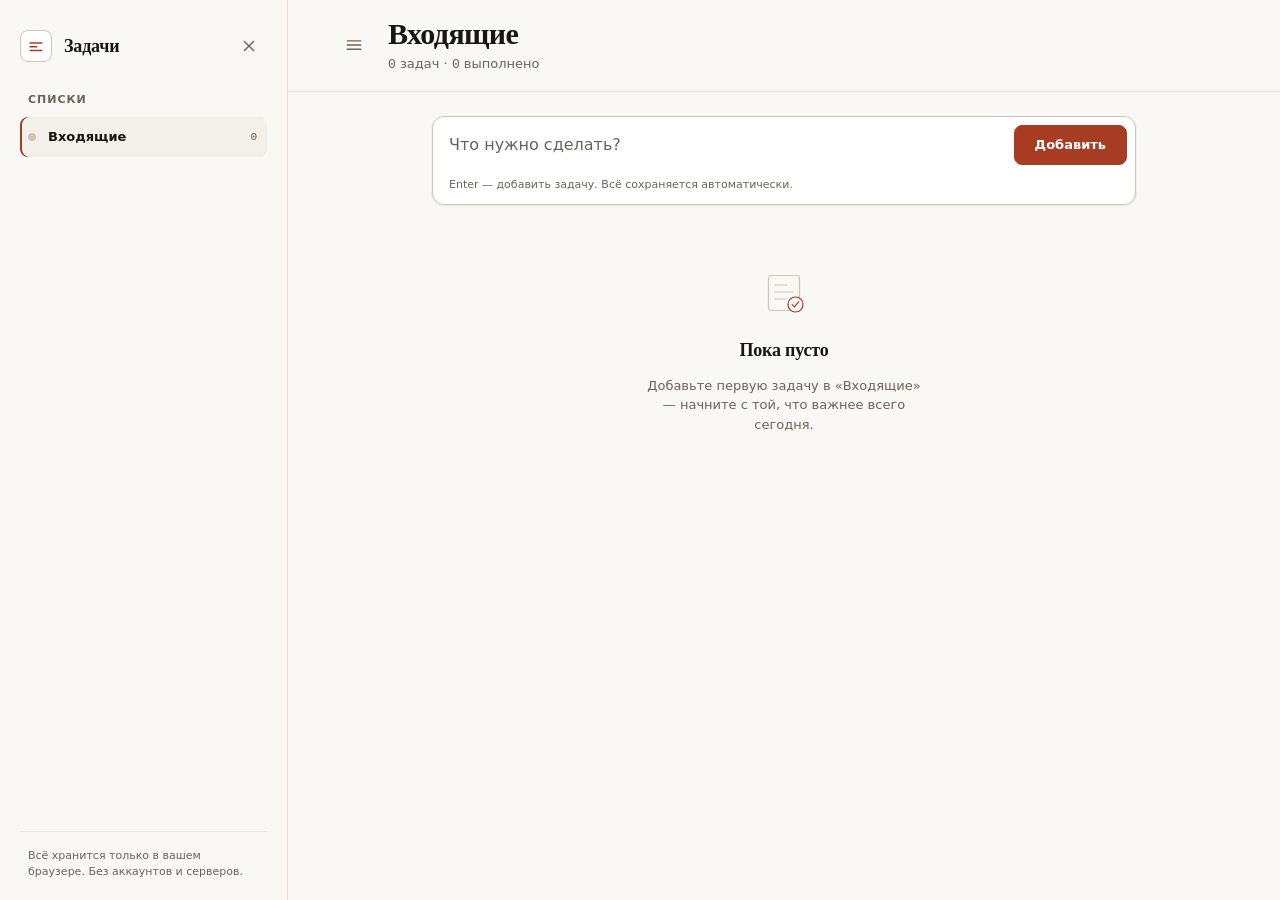
==== index.html @ d5071059 "Этап 1: каркас, дизайн-токены и обязательные функции списка" ====
<!DOCTYPE html>
<html lang="ru" data-theme="light">
  <head>
    <meta charset="utf-8" />
    <meta name="viewport" content="width=device-width, initial-scale=1, viewport-fit=cover" />
    <title>Задачи — список дел</title>
    <meta name="description" content="Минималистичный список задач: работает офлайн, хранит данные только в вашем браузере." />
    <meta name="color-scheme" content="light dark" />
    <meta name="theme-color" content="#faf8f5" media="(prefers-color-scheme: light)" />
    <meta name="theme-color" content="#141210" media="(prefers-color-scheme: dark)" />
    <link rel="icon" href="assets/icon.svg" type="image/svg+xml" />

    <!-- Тема ставится до отрисовки, чтобы светлая страница не мигала в тёмной теме. -->
    <script>
      (function () {
        try {
          var mode = localStorage.getItem('todo-app:theme') || 'system';
          var dark = mode === 'dark' || (mode === 'system' && window.matchMedia('(prefers-color-scheme: dark)').matches);
          document.documentElement.dataset.theme = dark ? 'dark' : 'light';
          document.documentElement.style.colorScheme = dark ? 'dark' : 'light';
        } catch (error) {
          /* localStorage недоступен — останется светлая тема по умолчанию */
        }
      })();
    </script>

    <link rel="stylesheet" href="css/tokens.css" />
    <link rel="stylesheet" href="css/base.css" />
    <link rel="stylesheet" href="css/components.css" />

    <script defer src="js/util.js"></script>
    <script defer src="js/icons.js"></script>
    <script defer src="js/schema.js"></script>
    <script defer src="js/storage.js"></script>
    <script defer src="js/selectors.js"></script>
    <script defer src="js/state.js"></script>
    <script defer src="js/ui.js"></script>
    <script defer src="js/render.js"></script>
    <script defer src="js/app.js"></script>
  </head>
  <body>
    <a class="skip-link" href="#main">Перейти к задачам</a>

    <div class="app" id="app">
      <aside class="sidebar" id="sidebar" aria-label="Списки задач">
        <div class="sidebar__head">
          <div class="brand">
            <span class="brand__mark" aria-hidden="true">
              <svg viewBox="0 0 24 24" width="18" height="18" fill="none" stroke="currentColor" stroke-width="1.7" stroke-linecap="round">
                <path d="M4 8h16M4 13h9M4 18h16" />
              </svg>
            </span>
            <span class="brand__name">Задачи</span>
          </div>
          <button class="icon-btn sidebar__close" id="sidebarClose" type="button" aria-label="Закрыть меню">
            <svg viewBox="0 0 24 24" width="20" height="20" fill="none" stroke="currentColor" stroke-width="1.7" stroke-linecap="round">
              <path d="M6.5 6.5 17.5 17.5M17.5 6.5 6.5 17.5" />
            </svg>
          </button>
        </div>

        <nav class="nav" aria-label="Проекты">
          <p class="nav__label" id="listsLabel">Списки</p>
          <ul class="nav__list" id="listNav" aria-labelledby="listsLabel"></ul>
        </nav>

        <div class="sidebar__foot">
          <p class="sidebar__note">Всё хранится только в вашем браузере. Без аккаунтов и серверов.</p>
        </div>
      </aside>

      <div class="scrim" id="scrim" hidden></div>

      <main class="main" id="main" tabindex="-1">
        <header class="topbar">
          <button class="icon-btn menu-btn" id="menuBtn" type="button" aria-label="Открыть меню" aria-expanded="false" aria-controls="sidebar">
            <svg viewBox="0 0 24 24" width="20" height="20" fill="none" stroke="currentColor" stroke-width="1.7" stroke-linecap="round">
              <path d="M4 7h16M4 12h16M4 17h16" />
            </svg>
          </button>
          <div class="topbar__title">
            <h1 class="page-title" id="pageTitle">Входящие</h1>
            <p class="page-subtitle">
              <span class="num" id="statTotal">0</span> <span id="statTotalWord">задач</span> ·
              <span class="num" id="statDone">0</span> выполнено
            </p>
          </div>
        </header>

        <div class="content">
          <form class="composer" id="composer" autocomplete="off" novalidate>
            <label class="sr-only" for="taskInput">Новая задача</label>
            <input
              class="composer__input"
              id="taskInput"
              name="title"
              type="text"
              maxlength="200"
              placeholder="Что нужно сделать?"
              autocomplete="off"
              enterkeyhint="done"
            />
            <button class="btn btn--primary composer__submit" type="submit">Добавить</button>
            <p class="composer__hint">Enter — добавить задачу. Всё сохраняется автоматически.</p>
          </form>

          <ul class="task-list" id="taskList" aria-label="Задачи"></ul>

          <div class="empty" id="emptyState">
            <div class="empty__art" aria-hidden="true">
              <svg viewBox="0 0 48 48" width="52" height="52" fill="none" stroke="currentColor" stroke-width="1.2" stroke-linecap="round">
                <rect x="8.5" y="6.5" width="31" height="35" rx="3" />
                <path d="M15 16h12M15 23h18M15 30h10" />
                <circle cx="35.5" cy="35.5" r="7.5" fill="var(--bg)" stroke="var(--accent)" />
                <path d="m32.2 35.6 2.2 2.2 4.2-5" stroke="var(--accent)" stroke-linejoin="round" />
              </svg>
            </div>
            <h2 class="empty__title" id="emptyTitle">Пока пусто</h2>
            <p class="empty__text" id="emptyText">Добавьте первую задачу — начните с той, что важнее всего сегодня.</p>
          </div>
        </div>
      </main>
    </div>

    <div class="toasts" id="toasts" role="region" aria-label="Уведомления"></div>
    <p class="sr-only" id="live" role="status" aria-live="polite"></p>

    <noscript>
      <p class="noscript">Для работы списка задач нужен JavaScript. Обычно он включён в браузере по умолчанию.</p>
    </noscript>
  </body>
</html>
---- css/tokens.css ----
/* Дизайн-токены: единственный источник значений для цвета, ритма и движения.
   Тема переключается атрибутом data-theme на <html> (его ставит inline-скрипт до отрисовки). */

:root {
  color-scheme: light;

  /* Типографика: только системные шрифты, поэтому загрузка не влияет на старт. */
  --font-sans: ui-sans-serif, system-ui, -apple-system, "Segoe UI", "Helvetica Neue", Arial, sans-serif;
  --font-serif: ui-serif, "Iowan Old Style", "Palatino Linotype", Palatino, "Book Antiqua", Georgia, "Times New Roman", serif;
  --font-mono: ui-monospace, "SF Mono", "Cascadia Mono", "JetBrains Mono", Menlo, Consolas, "Liberation Mono", monospace;

  --fs-xs: 0.6875rem;
  --fs-sm: 0.8125rem;
  --fs-base: 0.9375rem;
  --fs-md: 1rem;
  --fs-lg: 1.125rem;
  --fs-xl: clamp(1.5rem, 1.15rem + 1.1vw, 1.875rem);
  --fs-2xl: clamp(1.75rem, 1.3rem + 2vw, 2.5rem);

  --lh-tight: 1.2;
  --lh-base: 1.5;
  --tracking-caps: 0.09em;

  /* Ритм: шаг 4px, чтобы всё выравнивалось по вертикальной сетке. */
  --sp-1: 0.25rem;
  --sp-2: 0.5rem;
  --sp-3: 0.75rem;
  --sp-4: 1rem;
  --sp-5: 1.25rem;
  --sp-6: 1.5rem;
  --sp-7: 2rem;
  --sp-8: 2.5rem;
  --sp-9: 3rem;
  --sp-10: 4rem;
  --sp-12: 6rem;

  --r-xs: 4px;
  --r-sm: 8px;
  --r-md: 12px;
  --r-lg: 16px;
  --r-full: 999px;

  --tap: 44px;
  --sidebar-w: 288px;
  --measure: 800px;

  /* Светлая палитра: тёплая бумага и один терракотовый акцент. */
  --bg: #faf8f5;
  --surface: #ffffff;
  --surface-2: #f3efe9;
  --surface-hover: #f5f1eb;
  --surface-pressed: #ede7df;
  --ink: #191512;
  --ink-2: #463d35;
  --muted: #6e6157;
  --line: #e5ded4;
  --line-soft: #efe9e1;
  --line-strong: #cfc4b6;
  --accent: #a83c22;
  --accent-hover: #8d3018;
  --accent-soft: #f7e8e2;
  --accent-ink: #ffffff;
  --danger: #9e2418;
  --danger-soft: #f8e5e2;
  --warn: #7a5200;
  --warn-soft: #fbf0d9;
  --ok: #1f5d52;
  --ok-soft: #e3efe9;
  --prio-high: #a3241b;
  --prio-medium: #8a5a00;
  --prio-low: #24574d;
  --scrim: rgb(25 21 18 / 0.38);
  --focus-ring: rgb(168 60 34 / 0.35);
  --shadow-1: 0 1px 2px rgb(25 21 18 / 0.05), 0 1px 3px rgb(25 21 18 / 0.04);
  --shadow-2: 0 16px 40px -20px rgb(25 21 18 / 0.4), 0 2px 8px rgb(25 21 18 / 0.06);

  --t-fast: 120ms;
  --t-base: 180ms;
  --t-slow: 280ms;
  --ease: cubic-bezier(0.2, 0.7, 0.3, 1);

  --z-scrim: 40;
  --z-drawer: 50;
  --z-celebration: 60;
  --z-toast: 70;
}

[data-theme="dark"] {
  color-scheme: dark;

  --bg: #141210;
  --surface: #1b1815;
  --surface-2: #221e1a;
  --surface-hover: #221e1a;
  --surface-pressed: #2a2521;
  --ink: #f3ede6;
  --ink-2: #d8cfc5;
  --muted: #a2968a;
  --line: #332c26;
  --line-soft: #28231f;
  --line-strong: #4a4038;
  --accent: #f0794f;
  --accent-hover: #ff9468;
  --accent-soft: #2e1c14;
  --accent-ink: #1a0f0a;
  --danger: #ff8a7a;
  --danger-soft: #2c1714;
  --warn: #e8b45e;
  --warn-soft: #2a2114;
  --ok: #7fc4b4;
  --ok-soft: #17251f;
  --prio-high: #ff8a7a;
  --prio-medium: #e8b45e;
  --prio-low: #7fc4b4;
  --scrim: rgb(0 0 0 / 0.6);
  --focus-ring: rgb(240 121 79 / 0.45);
  --shadow-1: 0 1px 2px rgb(0 0 0 / 0.4);
  --shadow-2: 0 18px 44px -22px rgb(0 0 0 / 0.8), 0 2px 10px rgb(0 0 0 / 0.5);
}
---- css/base.css ----
/* База: сброс, типографика и каркас страницы (боковая панель + рабочая область). */

*,
*::before,
*::after {
  box-sizing: border-box;
}

html {
  -webkit-text-size-adjust: 100%;
  text-size-adjust: 100%;
}

/* Атрибут hidden должен побеждать display у компонентов. */
[hidden] {
  display: none !important;
}

body {
  margin: 0;
  min-height: 100vh;
  min-height: 100dvh;
  background: var(--bg);
  color: var(--ink);
  font-family: var(--font-sans);
  font-size: var(--fs-base);
  line-height: var(--lh-base);
  -webkit-font-smoothing: antialiased;
  text-rendering: optimizeLegibility;
}

h1,
h2,
h3,
p,
ul,
ol,
figure {
  margin: 0;
}

ul,
ol {
  padding: 0;
  list-style: none;
}

button,
input,
select,
textarea {
  font: inherit;
  color: inherit;
}

button {
  padding: 0;
  border: 0;
  background: none;
  cursor: pointer;
}

button:disabled {
  cursor: not-allowed;
}

svg {
  display: block;
  flex: none;
}

a {
  color: var(--accent);
  text-decoration-thickness: 1px;
  text-underline-offset: 2px;
}

::selection {
  background: var(--accent-soft);
  color: var(--ink);
}

/* Видимый фокус только там, где он нужен клавиатуре. */
:focus-visible {
  outline: 2px solid var(--accent);
  outline-offset: 2px;
  border-radius: var(--r-xs);
}

:focus:not(:focus-visible) {
  outline: none;
}

.sr-only {
  position: absolute;
  width: 1px;
  height: 1px;
  margin: -1px;
  padding: 0;
  overflow: hidden;
  clip: rect(0 0 0 0);
  clip-path: inset(50%);
  white-space: nowrap;
  border: 0;
}

.skip-link {
  position: fixed;
  top: var(--sp-3);
  left: var(--sp-3);
  z-index: 100;
  padding: var(--sp-2) var(--sp-4);
  border-radius: var(--r-sm);
  background: var(--ink);
  color: var(--bg);
  font-size: var(--fs-sm);
  text-decoration: none;
  transform: translateY(-200%);
  transition: transform var(--t-fast) var(--ease);
}

.skip-link:focus-visible {
  transform: translateY(0);
}

.app {
  display: grid;
  grid-template-columns: var(--sidebar-w) minmax(0, 1fr);
  min-height: 100vh;
  min-height: 100dvh;
}

/* Затемнение под мобильным меню: клик по нему закрывает панель. */
.scrim {
  position: fixed;
  inset: 0;
  z-index: var(--z-scrim);
  background: var(--scrim);
  animation: scrim-in var(--t-base) var(--ease);
}

body.is-locked {
  overflow: hidden;
}

@keyframes scrim-in {
  from {
    opacity: 0;
  }
}

.noscript {
  margin: var(--sp-6) auto;
  max-width: 44ch;
  padding: var(--sp-4);
  border: 1px solid var(--line-strong);
  border-radius: var(--r-sm);
  background: var(--surface);
  color: var(--ink-2);
  text-align: center;
}

/* ——— Боковая панель ——— */

.sidebar {
  position: sticky;
  top: 0;
  display: flex;
  flex-direction: column;
  gap: var(--sp-6);
  height: 100vh;
  height: 100dvh;
  padding: var(--sp-6) var(--sp-5) var(--sp-5);
  border-right: 1px solid var(--line);
  background: var(--bg);
  overflow-y: auto;
  overscroll-behavior: contain;
}

.sidebar__head {
  display: flex;
  align-items: center;
  justify-content: space-between;
  gap: var(--sp-3);
  min-height: var(--tap);
}

.sidebar__close {
  display: none;
}

.brand {
  display: flex;
  align-items: center;
  gap: var(--sp-3);
  min-width: 0;
}

.brand__mark {
  display: grid;
  place-items: center;
  width: 32px;
  height: 32px;
  border: 1px solid var(--line-strong);
  border-radius: var(--r-sm);
  color: var(--accent);
  background: var(--surface);
}

.brand__name {
  font-family: var(--font-serif);
  font-size: var(--fs-lg);
  font-weight: 600;
  letter-spacing: -0.01em;
}

.nav {
  display: flex;
  flex-direction: column;
  gap: var(--sp-2);
  min-height: 0;
}

.nav__label {
  padding-inline: var(--sp-2);
  color: var(--muted);
  font-size: var(--fs-xs);
  font-weight: 600;
  letter-spacing: var(--tracking-caps);
  text-transform: uppercase;
}

.nav__list {
  display: flex;
  flex-direction: column;
  gap: 2px;
}

.nav__add {
  display: flex;
  align-items: center;
  gap: var(--sp-2);
  min-height: var(--tap);
  padding: var(--sp-2);
  border-radius: var(--r-sm);
  color: var(--muted);
  font-size: var(--fs-sm);
  text-align: left;
}

.nav__add:hover {
  background: var(--surface-hover);
  color: var(--ink);
}

.sidebar__foot {
  display: flex;
  flex-direction: column;
  gap: var(--sp-1);
  margin-top: auto;
  padding-top: var(--sp-4);
  border-top: 1px solid var(--line-soft);
}

.sidebar__note {
  padding-inline: var(--sp-2);
  color: var(--muted);
  font-size: var(--fs-xs);
  line-height: 1.45;
}

.sidebar__foot .link-btn {
  min-height: 40px;
  justify-content: flex-start;
  gap: var(--sp-3);
  padding: var(--sp-2);
  color: var(--muted);
  font-size: var(--fs-sm);
}

.sidebar__foot .link-btn:hover {
  background: var(--surface-hover);
  color: var(--ink);
}

/* ——— Рабочая область ——— */

.main {
  min-width: 0;
  display: flex;
  flex-direction: column;
}

.topbar {
  position: sticky;
  top: 0;
  z-index: 10;
  display: flex;
  align-items: center;
  gap: var(--sp-4);
  padding: var(--sp-4) clamp(var(--sp-4), 4vw, var(--sp-9));
  border-bottom: 1px solid var(--line);
  background: var(--bg);
}

.topbar__title {
  min-width: 0;
  flex: 1;
}

.page-title {
  font-family: var(--font-serif);
  font-size: var(--fs-xl);
  font-weight: 600;
  line-height: var(--lh-tight);
  letter-spacing: -0.02em;
  overflow-wrap: anywhere;
}

.page-subtitle {
  margin-top: 2px;
  color: var(--muted);
  font-size: var(--fs-sm);
}

.topbar__tools {
  display: flex;
  align-items: center;
  gap: var(--sp-2);
}

.menu-btn {
  display: none;
}

.content {
  width: 100%;
  max-width: var(--measure);
  margin-inline: auto;
  padding: var(--sp-6) clamp(var(--sp-4), 4vw, var(--sp-9)) var(--sp-12);
}

@media (max-width: 900px) {
  .app {
    grid-template-columns: minmax(0, 1fr);
  }

  .sidebar {
    position: fixed;
    inset: 0 auto 0 0;
    z-index: var(--z-drawer);
    width: min(86vw, var(--sidebar-w));
    padding-top: calc(var(--sp-4) + env(safe-area-inset-top));
    padding-bottom: calc(var(--sp-4) + env(safe-area-inset-bottom));
    border-right: 1px solid var(--line);
    box-shadow: var(--shadow-2);
    transform: translateX(-102%);
    visibility: hidden;
    transition: transform var(--t-slow) var(--ease), visibility var(--t-slow);
  }

  .sidebar__close,
  .menu-btn {
    display: inline-flex;
  }

  .app.is-nav-open .sidebar {
    transform: translateX(0);
    visibility: visible;
  }

  .topbar {
    padding-top: calc(var(--sp-3) + env(safe-area-inset-top));
  }

  .content {
    padding-bottom: calc(var(--sp-12) + env(safe-area-inset-bottom));
  }
}

@media (min-width: 901px) {
  .sidebar {
    transform: none !important;
  }
}

@media (max-width: 560px) {
  .topbar {
    flex-wrap: wrap;
    gap: var(--sp-3);
    padding-inline: var(--sp-4);
  }

  .topbar__title {
    order: 1;
  }

  .menu-btn {
    order: 0;
  }

  .topbar__tools {
    order: 2;
    flex-basis: 100%;
  }

  .page-title {
    font-size: 1.375rem;
  }
}
---- css/components.css ----
/* Компоненты интерфейса. Порядок: кнопки → поля → навигация → задачи → диалоги → анимации. */

/* ——— Кнопки ——— */

.btn {
  display: inline-flex;
  align-items: center;
  justify-content: center;
  gap: var(--sp-2);
  min-height: 40px;
  padding: 0 var(--sp-4);
  border: 1px solid transparent;
  border-radius: var(--r-sm);
  font-size: var(--fs-sm);
  font-weight: 600;
  line-height: 1;
  white-space: nowrap;
  transition: background-color var(--t-fast) var(--ease), border-color var(--t-fast) var(--ease),
    color var(--t-fast) var(--ease), transform var(--t-fast) var(--ease);
}

.btn:active {
  transform: translateY(1px);
}

.btn--primary {
  background: var(--accent);
  border-color: var(--accent);
  color: var(--accent-ink);
}

.btn--primary:hover {
  background: var(--accent-hover);
  border-color: var(--accent-hover);
}

.btn--quiet {
  background: transparent;
  border-color: var(--line-strong);
  color: var(--ink-2);
}

.btn--quiet:hover {
  background: var(--surface-hover);
  color: var(--ink);
}

.btn--danger {
  color: var(--danger);
  border-color: var(--line-strong);
  background: transparent;
}

.btn--danger:hover {
  background: var(--danger-soft);
  border-color: var(--danger);
}

.btn:disabled {
  opacity: 0.5;
}

.icon-btn {
  display: inline-flex;
  align-items: center;
  justify-content: center;
  flex: none;
  width: 36px;
  height: 36px;
  border-radius: var(--r-sm);
  color: var(--muted);
  transition: background-color var(--t-fast) var(--ease), color var(--t-fast) var(--ease);
}

.icon-btn:hover {
  background: var(--surface-hover);
  color: var(--ink);
}

.icon-btn:active {
  background: var(--surface-pressed);
}

.icon-btn[aria-pressed="true"] {
  color: var(--accent);
}

.icon-btn:disabled {
  opacity: 0.4;
}

.link-btn {
  display: inline-flex;
  align-items: center;
  padding: 0;
  color: var(--accent);
  font-size: var(--fs-sm);
  font-weight: 600;
  border-radius: var(--r-xs);
}

.link-btn:hover {
  color: var(--accent-hover);
  text-decoration: underline;
  text-underline-offset: 3px;
}

.num {
  font-family: var(--font-mono);
  font-variant-numeric: tabular-nums;
  font-feature-settings: "tnum" 1;
}

/* ——— Поля ——— */

.field {
  display: flex;
  flex-direction: column;
  gap: var(--sp-2);
}

.field__label {
  color: var(--muted);
  font-size: var(--fs-xs);
  font-weight: 600;
  letter-spacing: var(--tracking-caps);
  text-transform: uppercase;
}

.field__hint {
  color: var(--muted);
  font-size: var(--fs-xs);
}

.input,
.select {
  width: 100%;
  min-height: var(--tap);
  padding: 0 var(--sp-3);
  border: 1px solid var(--line-strong);
  border-radius: var(--r-sm);
  background: var(--surface);
  color: var(--ink);
  font-size: var(--fs-md);
}

.input:hover,
.select:hover {
  border-color: var(--muted);
}

.input:focus-visible,
.select:focus-visible {
  outline: 2px solid var(--accent);
  outline-offset: 1px;
  border-color: var(--accent);
}

.input::placeholder {
  color: var(--muted);
  opacity: 0.8;
}

.select {
  appearance: none;
  padding-right: var(--sp-8);
  background-image: linear-gradient(45deg, transparent 50%, currentColor 50%),
    linear-gradient(135deg, currentColor 50%, transparent 50%);
  background-position: calc(100% - 18px) 50%, calc(100% - 13px) 50%;
  background-size: 5px 5px, 5px 5px;
  background-repeat: no-repeat;
  font-size: var(--fs-sm);
  cursor: pointer;
}

/* ——— Поиск ——— */

.search {
  display: flex;
  align-items: center;
  gap: var(--sp-2);
  width: clamp(180px, 24vw, 280px);
  min-height: 40px;
  padding: 0 var(--sp-2) 0 var(--sp-3);
  border: 1px solid var(--line);
  border-radius: var(--r-full);
  background: var(--surface);
  color: var(--muted);
  transition: border-color var(--t-fast) var(--ease), box-shadow var(--t-fast) var(--ease);
}

.search:focus-within {
  border-color: var(--accent);
  box-shadow: 0 0 0 3px var(--focus-ring);
}

.search input {
  flex: 1;
  min-width: 0;
  height: 38px;
  border: 0;
  background: none;
  color: var(--ink);
  font-size: var(--fs-sm);
  outline: none;
}

.search input::placeholder {
  color: var(--muted);
}

.search input::-webkit-search-cancel-button {
  appearance: none;
}

.search__clear {
  display: inline-flex;
  align-items: center;
  justify-content: center;
  width: 26px;
  height: 26px;
  border-radius: var(--r-full);
  color: var(--muted);
}

.search__clear:hover {
  background: var(--surface-hover);
  color: var(--ink);
}

@media (max-width: 560px) {
  .search {
    width: 100%;
  }
}

/* ——— Ввод новой задачи ——— */

.composer {
  display: grid;
  grid-template-columns: minmax(0, 1fr) auto;
  gap: var(--sp-3);
  padding: var(--sp-2);
  border: 1px solid var(--line-strong);
  border-radius: var(--r-md);
  background: var(--surface);
  box-shadow: var(--shadow-1);
  transition: border-color var(--t-base) var(--ease), box-shadow var(--t-base) var(--ease);
}

.composer:focus-within {
  border-color: var(--ink);
  box-shadow: 0 0 0 3px var(--focus-ring);
}

.composer__input {
  min-width: 0;
  min-height: 40px;
  padding: 0 var(--sp-2);
  border: 0;
  background: none;
  color: var(--ink);
  font-size: var(--fs-md);
  outline: none;
}

.composer__input::placeholder {
  color: var(--muted);
}

.composer__submit {
  min-height: 40px;
  padding-inline: var(--sp-5);
}

.composer__hint {
  grid-column: 1 / -1;
  padding: 0 var(--sp-2) var(--sp-1);
  color: var(--muted);
  font-size: var(--fs-xs);
  line-height: 1.4;
}

.composer.is-invalid {
  border-color: var(--danger);
  animation: nudge var(--t-slow) var(--ease);
}

/* ——— Панель фильтров ——— */

.toolbar {
  display: flex;
  align-items: center;
  justify-content: space-between;
  gap: var(--sp-3);
  margin: var(--sp-6) 0 var(--sp-2);
  flex-wrap: wrap;
}

.chips {
  display: flex;
  gap: var(--sp-1);
  overflow-x: auto;
  scrollbar-width: none;
  max-width: 100%;
  padding: 2px;
  margin: -2px;
}

.chips::-webkit-scrollbar {
  display: none;
}

.chip {
  flex: none;
  min-height: 32px;
  padding: 0 var(--sp-3);
  border: 1px solid transparent;
  border-radius: var(--r-full);
  color: var(--muted);
  font-size: var(--fs-sm);
  font-weight: 500;
  transition: background-color var(--t-fast) var(--ease), color var(--t-fast) var(--ease);
}

.chip:hover {
  background: var(--surface-hover);
  color: var(--ink);
}

.chip[aria-pressed="true"] {
  background: var(--ink);
  border-color: var(--ink);
  color: var(--bg);
}

.chip__count {
  margin-left: var(--sp-1);
  font-size: 0.75em;
  opacity: 0.65;
}

.toolbar__right {
  display: flex;
  align-items: center;
  gap: var(--sp-2);
}

.toolbar .select {
  width: auto;
  min-height: 36px;
  border-color: transparent;
  background-color: transparent;
  color: var(--muted);
}

.toolbar .select:hover {
  background-color: var(--surface-hover);
  color: var(--ink);
}

/* ——— Навигация по спискам ——— */

.nav__item {
  position: relative;
  display: flex;
  align-items: center;
  border-radius: var(--r-sm);
}

.nav__btn {
  display: flex;
  align-items: center;
  gap: var(--sp-3);
  flex: 1;
  min-width: 0;
  min-height: 40px;
  padding: var(--sp-2) var(--sp-6) var(--sp-2) var(--sp-2);
  border-radius: var(--r-sm);
  color: var(--ink-2);
  font-size: var(--fs-sm);
  text-align: left;
}

.nav__btn:hover {
  background: var(--surface-hover);
  color: var(--ink);
}

.nav__item.is-active .nav__btn {
  background: var(--surface-2);
  color: var(--ink);
  font-weight: 600;
  box-shadow: inset 2px 0 0 var(--accent);
}

.nav__dot {
  width: 8px;
  height: 8px;
  border-radius: var(--r-full);
  background: var(--line-strong);
  flex: none;
}

.nav__name {
  flex: 1;
  min-width: 0;
  overflow: hidden;
  text-overflow: ellipsis;
  white-space: nowrap;
}

.nav__count {
  position: absolute;
  right: var(--sp-2);
  top: 50%;
  transform: translateY(-50%);
  padding-inline: 2px;
  color: var(--muted);
  font-size: var(--fs-xs);
  pointer-events: none;
  transition: opacity var(--t-fast) var(--ease);
}

.nav__more {
  position: absolute;
  right: 2px;
  top: 50%;
  transform: translateY(-50%);
  width: 32px;
  height: 32px;
  opacity: 0;
  background: var(--surface-2);
}

.nav__item:hover .nav__more,
.nav__item:focus-within .nav__more {
  opacity: 1;
}

.nav__item:hover .nav__count,
.nav__item:focus-within .nav__count {
  opacity: 0;
}

/* ——— Список задач ——— */

.task-list {
  display: flex;
  flex-direction: column;
  border-top: 1px solid var(--line-soft);
}

.task {
  position: relative;
  border-bottom: 1px solid var(--line-soft);
  background: transparent;
  transition: background-color var(--t-fast) var(--ease), opacity var(--t-fast) var(--ease);
}

.task:hover {
  background: var(--surface-hover);
}

.task__row {
  display: grid;
  grid-template-columns: 32px minmax(0, 1fr) auto;
  grid-template-areas: "check body actions";
  align-items: start;
  gap: var(--sp-2);
  padding: var(--sp-3) var(--sp-2);
}

.task__check {
  grid-area: check;
  display: flex;
  align-items: center;
  justify-content: center;
  width: 32px;
  height: 32px;
  margin-top: 1px;
  border-radius: var(--r-full);
  color: var(--accent-ink);
}

.task__box {
  display: grid;
  place-items: center;
  width: 21px;
  height: 21px;
  border: 1.5px solid var(--line-strong);
  border-radius: var(--r-full);
  background: var(--surface);
  transition: border-color var(--t-fast) var(--ease), background-color var(--t-fast) var(--ease);
}

.task__box svg {
  width: 13px;
  height: 13px;
  stroke: currentColor;
  stroke-width: 2.4;
  fill: none;
  stroke-linecap: round;
  stroke-linejoin: round;
  stroke-dasharray: 22;
  stroke-dashoffset: 22;
  transition: stroke-dashoffset var(--t-base) var(--ease);
}

.task__check:hover .task__box {
  border-color: var(--accent);
}

.task.is-done .task__box {
  border-color: var(--accent);
  background: var(--accent);
  color: var(--accent-ink);
}

.task.is-done .task__box svg {
  stroke-dashoffset: 0;
}

.task__body {
  grid-area: body;
  min-width: 0;
  display: flex;
  flex-direction: column;
  gap: var(--sp-2);
}

.task__title {
  font-size: var(--fs-base);
  line-height: 1.45;
  overflow-wrap: anywhere;
  white-space: pre-wrap;
  transition: color var(--t-fast) var(--ease);
}

.task__title:hover {
  cursor: text;
}

.task.is-done .task__title {
  color: var(--muted);
  text-decoration: line-through;
  text-decoration-color: var(--line-strong);
  text-decoration-thickness: 1px;
}

.task__edit-input {
  width: 100%;
  min-height: 32px;
  padding: 2px var(--sp-2);
  margin-left: calc(var(--sp-2) * -1);
  border: 1px solid var(--accent);
  border-radius: var(--r-xs);
  background: var(--surface);
  font-size: var(--fs-base);
  outline: none;
}

.task__meta {
  display: flex;
  align-items: center;
  flex-wrap: wrap;
  gap: var(--sp-2) var(--sp-3);
  color: var(--muted);
  font-size: var(--fs-xs);
}

.task__meta:empty {
  display: none;
}

.badge {
  display: inline-flex;
  align-items: center;
  gap: 5px;
  min-height: 20px;
  white-space: nowrap;
}

.badge svg {
  width: 13px;
  height: 13px;
  stroke-width: 1.7;
}

.badge__shape {
  width: 8px;
  height: 8px;
  flex: none;
  background: currentColor;
}

.badge--priority-low {
  color: var(--prio-low);
}

.badge--priority-medium {
  color: var(--prio-medium);
}

.badge--priority-high {
  color: var(--prio-high);
  font-weight: 600;
}

.badge--priority-low .badge__shape {
  border-radius: var(--r-full);
  background: transparent;
  box-shadow: inset 0 0 0 1.5px currentColor;
}

.badge--priority-medium .badge__shape {
  transform: rotate(45deg) scale(0.85);
}

.badge--priority-high .badge__shape {
  width: 0;
  height: 0;
  background: transparent;
  border-inline: 4.5px solid transparent;
  border-bottom: 8px solid currentColor;
}

.badge--due-today,
.badge--due-tomorrow {
  color: var(--ink-2);
}

.badge--due-overdue {
  color: var(--danger);
  font-weight: 600;
}

.badge--subtasks {
  color: var(--muted);
}

.task__tags {
  display: inline-flex;
  flex-wrap: wrap;
  gap: var(--sp-2);
}

.task__tag {
  color: var(--muted);
}

.task__progress {
  width: 40px;
  height: 3px;
  border-radius: var(--r-full);
  background: var(--line);
  overflow: hidden;
}

.task__progress-fill {
  display: block;
  width: var(--progress, 0%);
  height: 100%;
  border-radius: inherit;
  background: var(--ok);
  transition: width var(--t-base) var(--ease);
}

.task__actions {
  grid-area: actions;
  display: flex;
  align-items: center;
  gap: 2px;
  opacity: 0;
  transition: opacity var(--t-fast) var(--ease);
}

.task:hover .task__actions,
.task:focus-within .task__actions {
  opacity: 1;
}

.task__actions .icon-btn {
  width: 32px;
  height: 32px;
}

.task__actions .icon-btn svg {
  width: 16px;
  height: 16px;
}

.task__actions .icon-btn[data-action="delete"]:hover {
  color: var(--danger);
  background: var(--danger-soft);
}

/* Подзадачи */

.task__subs {
  display: flex;
  flex-direction: column;
  gap: 2px;
  padding-left: var(--sp-2);
  border-left: 1px solid var(--line);
}

.subtask {
  display: flex;
  align-items: center;
  gap: var(--sp-2);
  min-height: 30px;
  color: var(--ink-2);
  font-size: var(--fs-sm);
}

.subtask__check {
  display: flex;
  align-items: center;
  justify-content: center;
  width: 26px;
  height: 26px;
  flex: none;
  border-radius: var(--r-full);
}

.subtask__box {
  display: grid;
  place-items: center;
  width: 15px;
  height: 15px;
  border: 1.5px solid var(--line-strong);
  border-radius: var(--r-xs);
  color: var(--accent-ink);
  transition: background-color var(--t-fast) var(--ease), border-color var(--t-fast) var(--ease);
}

.subtask__box svg {
  width: 10px;
  height: 10px;
  stroke-width: 3;
  fill: none;
  stroke: currentColor;
  stroke-linecap: round;
  stroke-linejoin: round;
}

.subtask.is-done .subtask__box {
  background: var(--ok);
  border-color: var(--ok);
}

.subtask.is-done .subtask__title {
  color: var(--muted);
  text-decoration: line-through;
  text-decoration-color: var(--line-strong);
}

.subtask__title {
  flex: 1;
  min-width: 0;
  overflow-wrap: anywhere;
}

.subtask__delete {
  width: 26px;
  height: 26px;
  color: var(--muted);
  opacity: 0;
}

.subtask:hover .subtask__delete,
.subtask__delete:focus-visible {
  opacity: 1;
}

.subtask__delete:hover {
  color: var(--danger);
}

.subtasks-empty {
  color: var(--muted);
  font-size: var(--fs-xs);
  padding: 2px 0 2px var(--sp-2);
}

/* Перетаскивание */

.task.is-leaving {
  animation: task-out 160ms var(--ease) forwards;
  pointer-events: none;
}

.task--enter {
  animation: task-in var(--t-slow) var(--ease) both;
}

/* ——— Пустые состояния ——— */

.empty {
  display: flex;
  flex-direction: column;
  align-items: center;
  gap: var(--sp-3);
  padding: var(--sp-10) var(--sp-4);
  text-align: center;
}

.empty__art {
  color: var(--line-strong);
  margin-bottom: var(--sp-2);
}

.empty__art svg {
  width: 48px;
  height: 48px;
  stroke-width: 1.2;
}

.empty__title {
  font-family: var(--font-serif);
  font-size: var(--fs-lg);
  font-weight: 600;
  letter-spacing: -0.01em;
}

.empty__text {
  max-width: 34ch;
  color: var(--muted);
  font-size: var(--fs-sm);
}

.list-foot {
  display: flex;
  align-items: center;
  justify-content: space-between;
  gap: var(--sp-3);
  padding: var(--sp-4) var(--sp-2) 0;
  color: var(--muted);
  font-size: var(--fs-sm);
}

/* ——— Тосты ——— */

.toasts {
  position: fixed;
  inset-inline: 0;
  bottom: calc(var(--sp-4) + env(safe-area-inset-bottom));
  z-index: var(--z-toast);
  display: flex;
  flex-direction: column;
  align-items: center;
  gap: var(--sp-2);
  padding-inline: var(--sp-4);
  pointer-events: none;
}

.toast {
  display: flex;
  align-items: center;
  gap: var(--sp-3);
  max-width: 460px;
  padding: var(--sp-2) var(--sp-2) var(--sp-2) var(--sp-4);
  border: 1px solid var(--line-strong);
  border-radius: var(--r-sm);
  background: var(--surface);
  box-shadow: var(--shadow-2);
  color: var(--ink);
  font-size: var(--fs-sm);
  pointer-events: auto;
  animation: toast-in var(--t-slow) var(--ease);
}

.toast.is-leaving {
  animation: toast-out var(--t-base) var(--ease) forwards;
}

.toast__text {
  padding-block: var(--sp-2);
}

.toast__action {
  margin-left: var(--sp-2);
  padding: var(--sp-2) var(--sp-3);
  border-radius: var(--r-xs);
  color: var(--accent);
  font-weight: 600;
  white-space: nowrap;
}

.toast__action:hover {
  background: var(--accent-soft);
}

.toast--warn {
  border-color: var(--warn);
}

.toast--warn .toast__text {
  color: var(--warn);
}

/* ——— Диалоги ——— */

.dialog {
  width: min(560px, calc(100vw - 2 * var(--sp-4)));
  max-height: min(86vh, 860px);
  padding: 0;
  border: 1px solid var(--line-strong);
  border-radius: var(--r-lg);
  background: var(--surface);
  color: var(--ink);
  box-shadow: var(--shadow-2);
  overflow: hidden;
}

.dialog--sm {
  width: min(440px, calc(100vw - 2 * var(--sp-4)));
}

.dialog::backdrop {
  background: var(--scrim);
}

.dialog[open] {
  animation: dialog-in var(--t-base) var(--ease);
}

.dialog__form {
  display: flex;
  flex-direction: column;
  max-height: inherit;
}

.dialog__head {
  display: flex;
  align-items: flex-start;
  justify-content: space-between;
  gap: var(--sp-3);
  padding: var(--sp-5) var(--sp-5) var(--sp-3);
}

.dialog__title {
  font-family: var(--font-serif);
  font-size: var(--fs-xl);
  font-weight: 600;
  line-height: var(--lh-tight);
  letter-spacing: -0.01em;
}

.dialog__subtitle {
  margin-top: var(--sp-1);
  color: var(--muted);
  font-size: var(--fs-sm);
}

.dialog__body {
  display: flex;
  flex-direction: column;
  gap: var(--sp-5);
  padding: var(--sp-2) var(--sp-5) var(--sp-5);
  overflow-y: auto;
}

.dialog__body--flush {
  padding: 0 var(--sp-5) var(--sp-5);
}

.dialog__foot {
  display: flex;
  align-items: center;
  justify-content: flex-end;
  gap: var(--sp-2);
  padding: var(--sp-4) var(--sp-5);
  border-top: 1px solid var(--line-soft);
  background: var(--surface);
}

.dialog__foot--split {
  justify-content: space-between;
}

.dialog__row {
  display: grid;
  grid-template-columns: 1fr 1fr;
  gap: var(--sp-4);
}

.dialog__actions-note {
  color: var(--muted);
  font-size: var(--fs-xs);
}

/* Цвета списка */

.swatches {
  display: flex;
  flex-wrap: wrap;
  gap: var(--sp-2);
  border: 0;
  padding: 0;
  margin: 0;
}

.swatches legend {
  margin-bottom: var(--sp-2);
  color: var(--muted);
  font-size: var(--fs-xs);
  font-weight: 600;
  letter-spacing: var(--tracking-caps);
  text-transform: uppercase;
}

.swatch {
  position: relative;
  display: inline-flex;
}

.swatch input {
  position: absolute;
  opacity: 0;
  width: 1px;
  height: 1px;
}

.swatch span {
  display: grid;
  place-items: center;
  width: 34px;
  height: 34px;
  border: 1px solid var(--line);
  border-radius: var(--r-full);
  cursor: pointer;
}

.swatch span::after {
  content: "";
  width: 14px;
  height: 14px;
  border-radius: inherit;
  background: var(--swatch);
}

.swatch input:checked + span {
  border-color: var(--ink);
  box-shadow: 0 0 0 2px var(--surface), 0 0 0 3px var(--ink);
}

.swatch input:focus-visible + span {
  outline: 2px solid var(--accent);
  outline-offset: 3px;
}

/* Статистика */

.stats {
  display: flex;
  flex-direction: column;
  gap: var(--sp-5);
}

.stats__top {
  display: flex;
  align-items: center;
  gap: var(--sp-5);
}

.ring {
  width: 108px;
  height: 108px;
  flex: none;
  transform: rotate(-90deg);
}

.ring__track {
  fill: none;
  stroke: var(--line);
  stroke-width: 8;
}

.ring__value {
  fill: none;
  stroke: var(--accent);
  stroke-width: 8;
  stroke-linecap: round;
  transition: stroke-dashoffset var(--t-slow) var(--ease);
}

.stats__percent {
  font-family: var(--font-serif);
  font-size: 1.65rem;
  font-weight: 600;
  line-height: 1;
  font-variant-numeric: tabular-nums;
}

.stats__percent small {
  font-size: 0.9rem;
  color: var(--muted);
}

.stats__caption {
  margin-top: var(--sp-1);
  color: var(--muted);
  font-size: var(--fs-sm);
}

.stats__grid {
  display: grid;
  grid-template-columns: repeat(2, minmax(0, 1fr));
  gap: 1px;
  background: var(--line-soft);
  border: 1px solid var(--line-soft);
  border-radius: var(--r-sm);
  overflow: hidden;
}

.stats__cell {
  padding: var(--sp-4);
  background: var(--surface);
}

.stats__num {
  font-family: var(--font-mono);
  font-size: 1.35rem;
  font-weight: 500;
  line-height: 1.1;
  font-variant-numeric: tabular-nums;
}

.stats__label {
  margin-top: 2px;
  color: var(--muted);
  font-size: var(--fs-xs);
}

/* Горячие клавиши */

.hotkeys {
  display: flex;
  flex-direction: column;
  gap: var(--sp-1);
}

.hotkey {
  display: flex;
  align-items: center;
  justify-content: space-between;
  gap: var(--sp-4);
  padding: var(--sp-2) 0;
  border-bottom: 1px solid var(--line-soft);
  font-size: var(--fs-sm);
}

.hotkey:last-child {
  border-bottom: 0;
}

.hotkey__keys {
  display: inline-flex;
  gap: 4px;
  flex: none;
}

kbd {
  display: inline-block;
  min-width: 24px;
  padding: 2px 6px;
  border: 1px solid var(--line-strong);
  border-bottom-width: 2px;
  border-radius: var(--r-xs);
  background: var(--surface-2);
  color: var(--ink-2);
  font-family: var(--font-mono);
  font-size: var(--fs-xs);
  text-align: center;
}

/* Подзадачи в диалоге */

.subtask-edit {
  display: flex;
  align-items: center;
  gap: var(--sp-2);
  padding: var(--sp-1) 0;
  border-bottom: 1px solid var(--line-soft);
}

.subtask-edit__title {
  flex: 1;
  min-width: 0;
  font-size: var(--fs-sm);
  overflow-wrap: anywhere;
}

.subtask-edit.is-done .subtask-edit__title {
  color: var(--muted);
  text-decoration: line-through;
}

.dialog .subtask .subtask__delete {
  opacity: 1;
}

.subtask-add {
  display: flex;
  gap: var(--sp-2);
  margin-top: var(--sp-2);
}

.subtask-add .input {
  flex: 1;
  min-height: 40px;
}

/* Список ошибок импорта */

.errors {
  display: flex;
  flex-direction: column;
  gap: var(--sp-2);
  color: var(--danger);
  font-size: var(--fs-sm);
}

.errors li {
  display: flex;
  gap: var(--sp-2);
}

.errors li::before {
  content: "—";
  flex: none;
}

/* Праздник в canvas */

.celebration {
  position: fixed;
  inset: 0;
  z-index: var(--z-celebration);
  width: 100%;
  height: 100%;
  pointer-events: none;
}

/* ——— Анимации ——— */

@keyframes task-in {
  from {
    opacity: 0;
    transform: translateY(6px);
  }
  to {
    opacity: 1;
    transform: none;
  }
}

@keyframes task-out {
  to {
    opacity: 0;
    transform: translateX(10px);
  }
}

@keyframes toast-in {
  from {
    opacity: 0;
    transform: translateY(10px);
  }
  to {
    opacity: 1;
    transform: none;
  }
}

@keyframes toast-out {
  to {
    opacity: 0;
    transform: translateY(6px);
  }
}

@keyframes dialog-in {
  from {
    opacity: 0;
    transform: translateY(8px) scale(0.99);
  }
  to {
    opacity: 1;
    transform: none;
  }
}

@keyframes nudge {
  0%,
  100% {
    transform: translateX(0);
  }
  25% {
    transform: translateX(-4px);
  }
  75% {
    transform: translateX(4px);
  }
}

/* ——— Адаптив ——— */

@media (max-width: 640px) {
  .task__row {
    grid-template-columns: 44px minmax(0, 1fr);
    grid-template-areas:
      "check body"
      ". actions";
    gap: 2px var(--sp-2);
    padding: var(--sp-3) var(--sp-1);
  }

  .task__check {
    width: 44px;
    height: 44px;
    margin-top: -6px;
  }

  .task__actions {
    opacity: 1;
    margin-top: var(--sp-1);
  }

  .task__actions .icon-btn {
    width: var(--tap);
    height: var(--tap);
  }

  .task__actions .icon-btn svg {
    width: 18px;
    height: 18px;
  }

  .subtask {
    min-height: var(--tap);
  }

  .subtask__check {
    width: var(--tap);
    height: var(--tap);
  }

  .subtask__delete {
    width: var(--tap);
    height: var(--tap);
    opacity: 1;
  }

  .composer {
    position: sticky;
    top: calc(var(--sp-2) + env(safe-area-inset-top));
    z-index: 5;
  }

  .composer__submit {
    padding-inline: var(--sp-4);
  }

  .composer__hint {
    display: none;
  }

  .toolbar {
    margin-top: var(--sp-4);
  }

  .chip {
    min-height: 36px;
  }

  .empty {
    padding: var(--sp-8) var(--sp-2);
  }

  .dialog__row {
    grid-template-columns: minmax(0, 1fr);
  }

  .stats__top {
    align-items: flex-start;
  }
}

@media (pointer: coarse) {
  .task__actions {
    opacity: 1;
  }

  .task__check {
    width: var(--tap);
    height: var(--tap);
  }

  .task__actions .icon-btn {
    width: var(--tap);
    height: var(--tap);
  }

  .icon-btn {
    width: var(--tap);
    height: var(--tap);
  }

  .nav__more {
    width: var(--tap);
    height: var(--tap);
  }
}

@media (hover: none) {
  .nav__more {
    opacity: 1;
  }

  .nav__count {
    opacity: 0;
  }

  .task__actions {
    opacity: 1;
  }
}

/* Уважаем системную настройку: убираем всё движение. */
@media (prefers-reduced-motion: reduce) {
  *,
  *::before,
  *::after {
    animation-duration: 0.001ms !important;
    animation-iteration-count: 1 !important;
    transition-duration: 0.001ms !important;
    scroll-behavior: auto !important;
  }
}
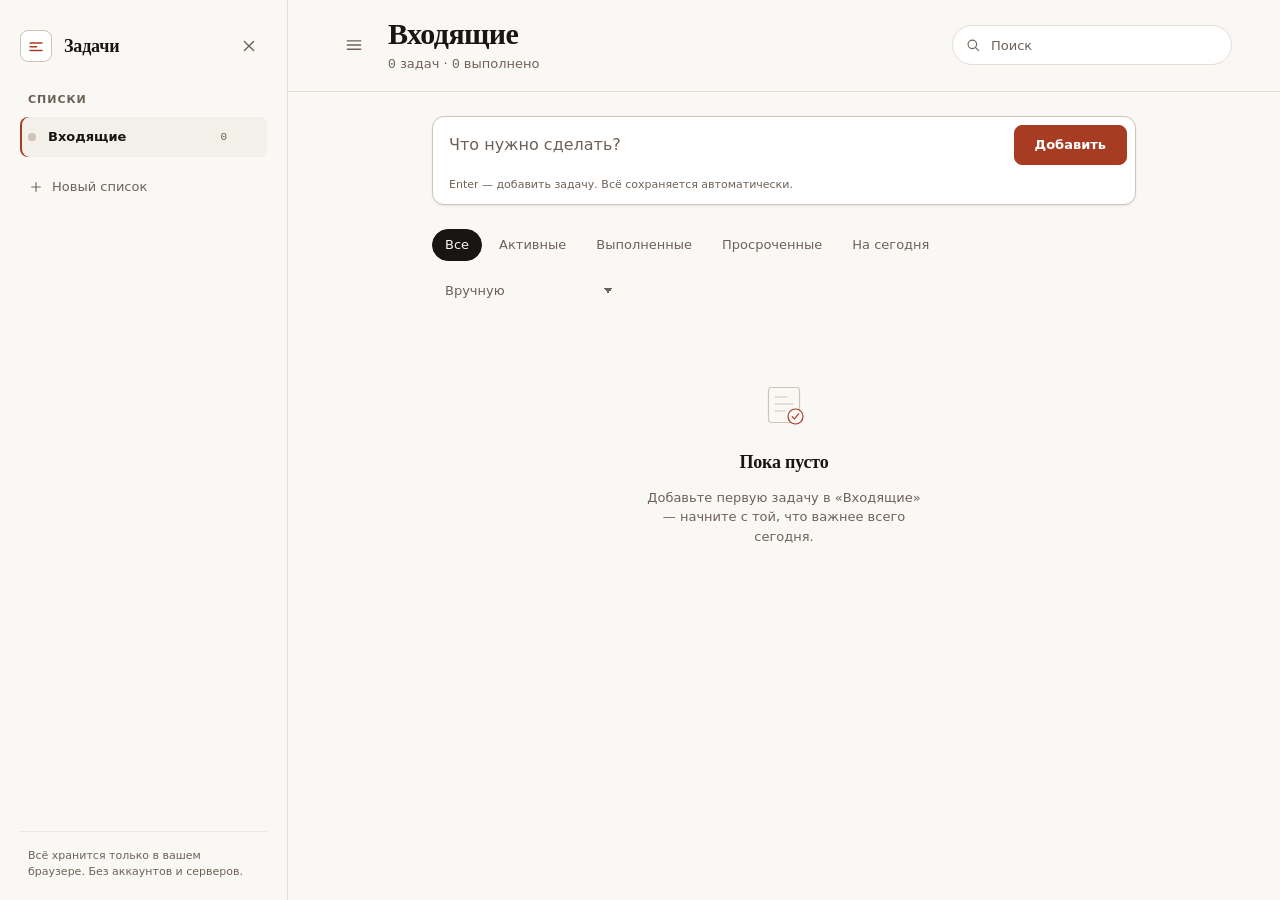
==== commit fc1e5aec: "Этап 2: списки, приоритеты, сроки, подзадачи, поиск, фильтры и сортировка" ====
--- a/index.html
+++ b/index.html
@@ -36,6 +36,7 @@
     <script defer src="js/state.js"></script>
     <script defer src="js/ui.js"></script>
     <script defer src="js/render.js"></script>
+    <script defer src="js/dialogs.js"></script>
     <script defer src="js/app.js"></script>
   </head>
   <body>
@@ -62,6 +63,12 @@
         <nav class="nav" aria-label="Проекты">
           <p class="nav__label" id="listsLabel">Списки</p>
           <ul class="nav__list" id="listNav" aria-labelledby="listsLabel"></ul>
+          <button class="nav__add" id="addListBtn" type="button">
+            <svg viewBox="0 0 24 24" width="16" height="16" fill="none" stroke="currentColor" stroke-width="1.7" stroke-linecap="round" aria-hidden="true">
+              <path d="M12 5.5v13M5.5 12h13" />
+            </svg>
+            Новый список
+          </button>
         </nav>
 
         <div class="sidebar__foot">
@@ -84,6 +91,21 @@
               <span class="num" id="statTotal">0</span> <span id="statTotalWord">задач</span> ·
               <span class="num" id="statDone">0</span> выполнено
             </p>
+          </div>
+          <div class="topbar__tools">
+            <div class="search">
+              <svg viewBox="0 0 24 24" width="16" height="16" fill="none" stroke="currentColor" stroke-width="1.7" stroke-linecap="round" aria-hidden="true">
+                <circle cx="11" cy="11" r="6.4" />
+                <path d="m15.9 15.9 4.4 4.4" />
+              </svg>
+              <label class="sr-only" for="searchInput">Поиск по задачам</label>
+              <input type="search" id="searchInput" placeholder="Поиск" autocomplete="off" maxlength="100" />
+              <button class="search__clear" id="searchClear" type="button" aria-label="Очистить поиск" hidden>
+                <svg viewBox="0 0 24 24" width="14" height="14" fill="none" stroke="currentColor" stroke-width="1.8" stroke-linecap="round">
+                  <path d="M6.5 6.5 17.5 17.5M17.5 6.5 6.5 17.5" />
+                </svg>
+              </button>
+            </div>
           </div>
         </header>
 
@@ -104,6 +126,25 @@
             <p class="composer__hint">Enter — добавить задачу. Всё сохраняется автоматически.</p>
           </form>
 
+          <div class="toolbar">
+            <div class="chips" id="filterChips" role="group" aria-label="Фильтр задач">
+              <button class="chip" type="button" data-filter="all" aria-pressed="true">Все</button>
+              <button class="chip" type="button" data-filter="active" aria-pressed="false">Активные</button>
+              <button class="chip" type="button" data-filter="done" aria-pressed="false">Выполненные</button>
+              <button class="chip" type="button" data-filter="overdue" aria-pressed="false">Просроченные</button>
+              <button class="chip" type="button" data-filter="today" aria-pressed="false">На сегодня</button>
+            </div>
+            <div class="toolbar__right">
+              <label class="sr-only" for="sortSelect">Сортировка задач</label>
+              <select class="select" id="sortSelect">
+                <option value="manual">Вручную</option>
+                <option value="due">По сроку</option>
+                <option value="priority">По приоритету</option>
+                <option value="created">По дате добавления</option>
+              </select>
+            </div>
+          </div>
+
           <ul class="task-list" id="taskList" aria-label="Задачи"></ul>
 
           <div class="empty" id="emptyState">
@@ -117,10 +158,128 @@
             </div>
             <h2 class="empty__title" id="emptyTitle">Пока пусто</h2>
             <p class="empty__text" id="emptyText">Добавьте первую задачу — начните с той, что важнее всего сегодня.</p>
+            <button class="link-btn" id="emptyReset" type="button" hidden>Сбросить фильтр</button>
           </div>
         </div>
       </main>
     </div>
+
+    <!-- Подробное редактирование задачи -->
+    <dialog class="dialog" id="taskDialog" aria-labelledby="taskDialogTitle">
+      <form class="dialog__form" id="taskForm" novalidate>
+        <div class="dialog__head">
+          <div>
+            <h2 class="dialog__title" id="taskDialogTitle">Задача</h2>
+            <p class="dialog__subtitle" id="taskDialogSubtitle"></p>
+          </div>
+          <button class="icon-btn" type="button" data-close-dialog aria-label="Закрыть">
+            <svg viewBox="0 0 24 24" width="18" height="18" fill="none" stroke="currentColor" stroke-width="1.7" stroke-linecap="round">
+              <path d="M6.5 6.5 17.5 17.5M17.5 6.5 6.5 17.5" />
+            </svg>
+          </button>
+        </div>
+
+        <div class="dialog__body">
+          <div class="field">
+            <label class="field__label" for="taskFormTitle">Название</label>
+            <input class="input" id="taskFormTitle" type="text" maxlength="200" required />
+          </div>
+
+          <div class="dialog__row">
+            <div class="field">
+              <label class="field__label" for="taskFormList">Список</label>
+              <select class="select" id="taskFormList"></select>
+            </div>
+            <div class="field">
+              <label class="field__label" for="taskFormPriority">Приоритет</label>
+              <select class="select" id="taskFormPriority">
+                <option value="0">Нет</option>
+                <option value="1">Низкий</option>
+                <option value="2">Средний</option>
+                <option value="3">Высокий</option>
+              </select>
+            </div>
+          </div>
+
+          <div class="field">
+            <label class="field__label" for="taskFormDue">Срок</label>
+            <div class="dialog__row">
+              <input class="input" id="taskFormDue" type="date" />
+              <button class="btn btn--quiet" id="taskFormDueClear" type="button" hidden>Убрать срок</button>
+            </div>
+          </div>
+
+          <div class="field">
+            <label class="field__label" for="taskFormTags">Теги</label>
+            <input class="input" id="taskFormTags" type="text" maxlength="200" placeholder="дом, работа" />
+            <p class="field__hint">Через запятую или пробел, до 8 тегов.</p>
+          </div>
+
+          <div class="field">
+            <span class="field__label">Подзадачи <span class="num" id="subtaskSummary">0 из 0</span></span>
+            <ul class="subtask-list" id="taskSubtaskList"></ul>
+            <div class="subtask-add">
+              <input class="input" id="subtaskInput" type="text" maxlength="120" placeholder="Добавить подзадачу" aria-label="Новая подзадача" />
+              <button class="btn btn--quiet" id="subtaskAddBtn" type="button">Добавить</button>
+            </div>
+          </div>
+        </div>
+
+        <div class="dialog__foot dialog__foot--split">
+          <span class="dialog__actions-note">Enter — сохранить, Esc — отмена</span>
+          <div class="dialog__foot-actions">
+            <button class="btn btn--quiet" type="button" data-close-dialog>Отмена</button>
+            <button class="btn btn--primary" type="submit">Сохранить</button>
+          </div>
+        </div>
+      </form>
+    </dialog>
+
+    <!-- Создание и настройка списка -->
+    <dialog class="dialog dialog--sm" id="listDialog" aria-labelledby="listDialogTitle">
+      <form class="dialog__form" id="listForm" novalidate>
+        <div class="dialog__head">
+          <h2 class="dialog__title" id="listDialogTitle">Новый список</h2>
+          <button class="icon-btn" type="button" data-close-dialog aria-label="Закрыть">
+            <svg viewBox="0 0 24 24" width="18" height="18" fill="none" stroke="currentColor" stroke-width="1.7" stroke-linecap="round">
+              <path d="M6.5 6.5 17.5 17.5M17.5 6.5 6.5 17.5" />
+            </svg>
+          </button>
+        </div>
+
+        <div class="dialog__body">
+          <div class="field">
+            <label class="field__label" for="listFormName">Название</label>
+            <input class="input" id="listFormName" type="text" maxlength="40" required />
+          </div>
+          <fieldset class="swatches" id="listFormColors"></fieldset>
+        </div>
+
+        <div class="dialog__foot dialog__foot--split">
+          <button class="btn btn--danger" id="listDeleteBtn" type="button" hidden>Удалить список</button>
+          <div class="dialog__foot-actions">
+            <button class="btn btn--quiet" type="button" data-close-dialog>Отмена</button>
+            <button class="btn btn--primary" type="submit">Сохранить</button>
+          </div>
+        </div>
+      </form>
+    </dialog>
+
+    <!-- Универсальное подтверждение -->
+    <dialog class="dialog dialog--sm" id="confirmDialog" aria-labelledby="confirmTitle" aria-describedby="confirmText">
+      <form class="dialog__form" method="dialog">
+        <div class="dialog__head">
+          <h2 class="dialog__title" id="confirmTitle">Вы уверены?</h2>
+        </div>
+        <div class="dialog__body">
+          <p id="confirmText"></p>
+        </div>
+        <div class="dialog__foot">
+          <button class="btn btn--quiet" id="confirmCancel" type="submit" value="cancel" autofocus>Отмена</button>
+          <button class="btn btn--danger" id="confirmOk" type="submit" value="confirm">Удалить</button>
+        </div>
+      </form>
+    </dialog>
 
     <div class="toasts" id="toasts" role="region" aria-label="Уведомления"></div>
     <p class="sr-only" id="live" role="status" aria-live="polite"></p>
--- a/css/components.css
+++ b/css/components.css
@@ -375,7 +375,7 @@
   flex: 1;
   min-width: 0;
   min-height: 40px;
-  padding: var(--sp-2) var(--sp-6) var(--sp-2) var(--sp-2);
+  padding: var(--sp-2) 64px var(--sp-2) var(--sp-2);
   border-radius: var(--r-sm);
   color: var(--ink-2);
   font-size: var(--fs-sm);
@@ -412,7 +412,7 @@
 
 .nav__count {
   position: absolute;
-  right: var(--sp-2);
+  right: 38px;
   top: 50%;
   transform: translateY(-50%);
   padding-inline: 2px;
@@ -635,8 +635,18 @@
   font-weight: 600;
 }
 
+.badge--due-done {
+  color: var(--muted);
+  text-decoration: line-through;
+  text-decoration-color: var(--line-strong);
+}
+
 .badge--subtasks {
   color: var(--muted);
+}
+
+.badge--subtasks:hover {
+  color: var(--ink);
 }
 
 .task__tags {
@@ -830,14 +840,8 @@
   font-size: var(--fs-sm);
 }
 
-.list-foot {
-  display: flex;
-  align-items: center;
-  justify-content: space-between;
-  gap: var(--sp-3);
-  padding: var(--sp-4) var(--sp-2) 0;
-  color: var(--muted);
-  font-size: var(--fs-sm);
+.empty .link-btn {
+  margin-top: var(--sp-1);
 }
 
 /* ——— Тосты ——— */
@@ -905,6 +909,7 @@
 .dialog {
   width: min(560px, calc(100vw - 2 * var(--sp-4)));
   max-height: min(86vh, 860px);
+  max-height: min(88dvh, 860px);
   padding: 0;
   border: 1px solid var(--line-strong);
   border-radius: var(--r-lg);
@@ -930,6 +935,7 @@
   display: flex;
   flex-direction: column;
   max-height: inherit;
+  min-height: 0;
 }
 
 .dialog__head {
@@ -960,6 +966,7 @@
   gap: var(--sp-5);
   padding: var(--sp-2) var(--sp-5) var(--sp-5);
   overflow-y: auto;
+  min-height: 0;
 }
 
 .dialog__body--flush {
@@ -970,6 +977,7 @@
   display: flex;
   align-items: center;
   justify-content: flex-end;
+  flex-wrap: wrap;
   gap: var(--sp-2);
   padding: var(--sp-4) var(--sp-5);
   border-top: 1px solid var(--line-soft);
@@ -980,6 +988,21 @@
   justify-content: space-between;
 }
 
+.dialog__foot-actions {
+  display: flex;
+  align-items: center;
+  gap: var(--sp-2);
+}
+
+.dialog__body p {
+  color: var(--ink-2);
+  font-size: var(--fs-base);
+}
+
+.dialog__body .errors {
+  margin: 0;
+}
+
 .dialog__row {
   display: grid;
   grid-template-columns: 1fr 1fr;
@@ -989,6 +1012,11 @@
 .dialog__actions-note {
   color: var(--muted);
   font-size: var(--fs-xs);
+}
+
+.input.is-invalid {
+  border-color: var(--danger);
+  box-shadow: 0 0 0 3px var(--danger-soft);
 }
 
 /* Цвета списка */
@@ -1178,12 +1206,25 @@
 
 /* Подзадачи в диалоге */
 
+.subtask-list {
+  display: flex;
+  flex-direction: column;
+}
+
 .subtask-edit {
   display: flex;
   align-items: center;
   gap: var(--sp-2);
   padding: var(--sp-1) 0;
   border-bottom: 1px solid var(--line-soft);
+}
+
+.subtask-edit input[type="checkbox"] {
+  flex: none;
+  width: 18px;
+  height: 18px;
+  accent-color: var(--ok);
+  cursor: pointer;
 }
 
 .subtask-edit__title {
@@ -1191,11 +1232,18 @@
   min-width: 0;
   font-size: var(--fs-sm);
   overflow-wrap: anywhere;
+  cursor: pointer;
 }
 
 .subtask-edit.is-done .subtask-edit__title {
   color: var(--muted);
   text-decoration: line-through;
+}
+
+.subtask-edit .subtask__delete {
+  opacity: 1;
+  width: 30px;
+  height: 30px;
 }
 
 .dialog .subtask .subtask__delete {
@@ -1211,6 +1259,11 @@
 .subtask-add .input {
   flex: 1;
   min-height: 40px;
+}
+
+.task__subs .subtask-add .input,
+.task__subs .subtask-add .btn {
+  min-height: 36px;
 }
 
 /* Список ошибок импорта */
@@ -1355,9 +1408,7 @@
   }
 
   .composer {
-    position: sticky;
-    top: calc(var(--sp-2) + env(safe-area-inset-top));
-    z-index: 5;
+    padding: var(--sp-2);
   }
 
   .composer__submit {
@@ -1368,12 +1419,41 @@
     display: none;
   }
 
+  .search input,
+  .task__edit-input {
+    /* 16px не даёт iOS зумить страницу при фокусе на поле. */
+    font-size: 1rem;
+  }
+
   .toolbar {
     margin-top: var(--sp-4);
   }
 
   .chip {
-    min-height: 36px;
+    min-height: var(--tap);
+    padding-inline: var(--sp-4);
+  }
+
+  .toolbar .select {
+    min-height: var(--tap);
+  }
+
+  .search {
+    min-height: var(--tap);
+  }
+
+  .search input {
+    height: 42px;
+  }
+
+  .search__clear {
+    width: var(--tap);
+    height: 42px;
+  }
+
+  .composer__input,
+  .composer__submit {
+    min-height: var(--tap);
   }
 
   .empty {
@@ -1392,9 +1472,7 @@
 @media (pointer: coarse) {
   .task__actions {
     opacity: 1;
-  }
-
-  .task__check {
+  }  .task__check {
     width: var(--tap);
     height: var(--tap);
   }
@@ -1413,6 +1491,23 @@
     width: var(--tap);
     height: var(--tap);
   }
+
+  .nav__btn {
+    min-height: var(--tap);
+  }
+
+  .btn {
+    min-height: var(--tap);
+  }
+
+  .badge--subtasks {
+    min-height: var(--tap);
+  }
+
+  .task__subs .subtask-add .input,
+  .task__subs .subtask-add .btn {
+    min-height: var(--tap);
+  }
 }
 
 @media (hover: none) {
@@ -1421,11 +1516,30 @@
   }
 
   .nav__count {
-    opacity: 0;
+    right: 48px;
+    opacity: 1;
+  }
+
+  .nav__btn {
+    padding-right: 78px;
   }
 
   .task__actions {
     opacity: 1;
+  }
+}
+
+@media (max-width: 520px) {
+  .dialog__actions-note {
+    display: none;
+  }
+
+  .dialog__foot--split {
+    flex-wrap: wrap;
+  }
+
+  .dialog__foot--split .dialog__foot-actions {
+    margin-left: auto;
   }
 }
 
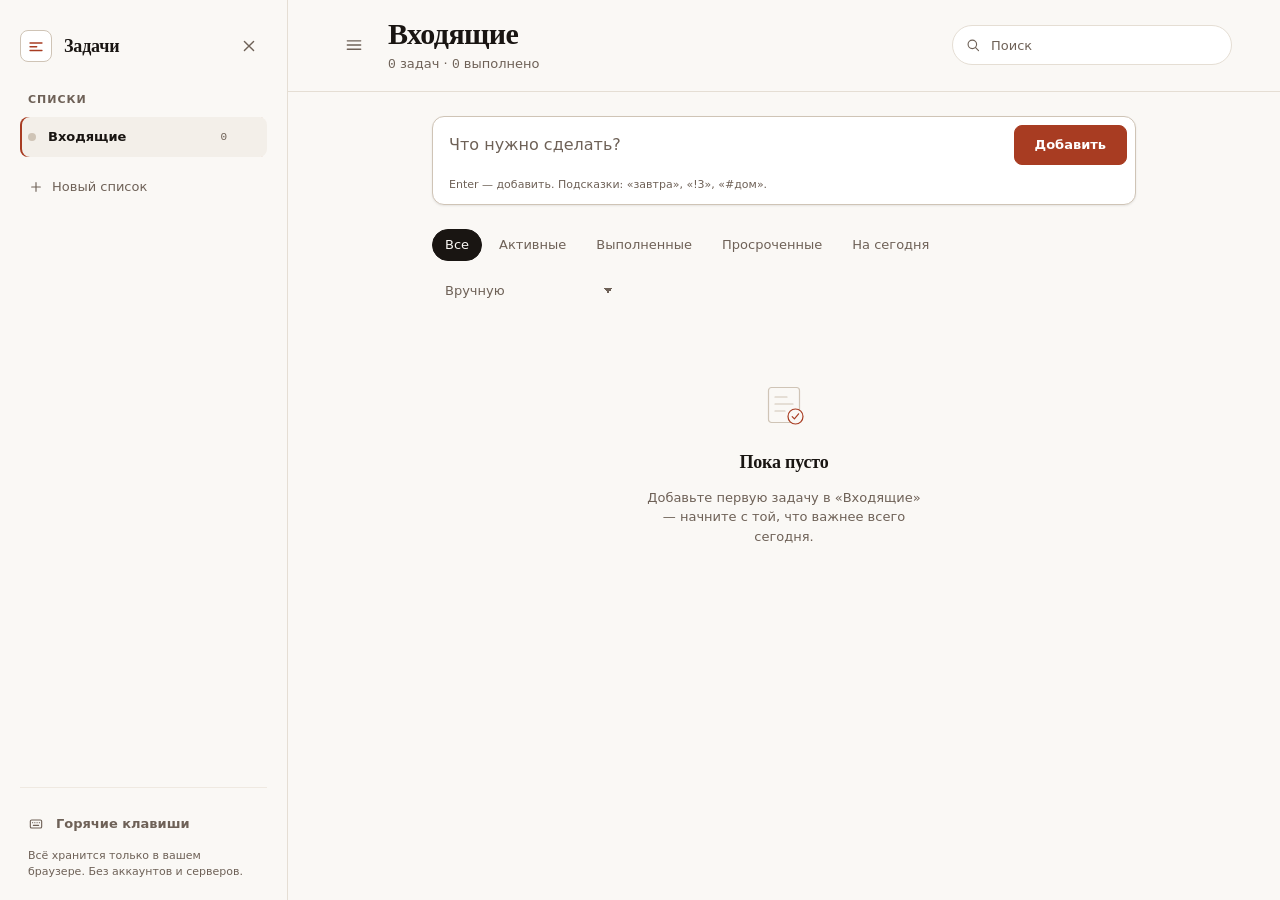
==== commit b5cfbeb3: "Этап 3: быстрое добавление, перетаскивание, отмена и горячие клавиши" ====
--- a/index.html
+++ b/index.html
@@ -35,8 +35,10 @@
     <script defer src="js/selectors.js"></script>
     <script defer src="js/state.js"></script>
     <script defer src="js/ui.js"></script>
+    <script defer src="js/parser.js"></script>
     <script defer src="js/render.js"></script>
     <script defer src="js/dialogs.js"></script>
+    <script defer src="js/dnd.js"></script>
     <script defer src="js/app.js"></script>
   </head>
   <body>
@@ -72,6 +74,13 @@
         </nav>
 
         <div class="sidebar__foot">
+          <button class="link-btn" id="helpBtn" type="button" aria-haspopup="dialog">
+            <svg viewBox="0 0 24 24" width="16" height="16" fill="none" stroke="currentColor" stroke-width="1.7" stroke-linecap="round" stroke-linejoin="round" aria-hidden="true">
+              <rect x="3.5" y="6" width="17" height="12" rx="2" />
+              <path d="M7 10h.01M10.3 10h.01M13.6 10h.01M17 10h.01M8 14h8" />
+            </svg>
+            Горячие клавиши
+          </button>
           <p class="sidebar__note">Всё хранится только в вашем браузере. Без аккаунтов и серверов.</p>
         </div>
       </aside>
@@ -123,7 +132,7 @@
               enterkeyhint="done"
             />
             <button class="btn btn--primary composer__submit" type="submit">Добавить</button>
-            <p class="composer__hint">Enter — добавить задачу. Всё сохраняется автоматически.</p>
+            <p class="composer__hint" id="composerHint">Enter — добавить. Подсказки: «завтра», «!3», «#дом».</p>
           </form>
 
           <div class="toolbar">
@@ -281,6 +290,39 @@
       </form>
     </dialog>
 
+    <!-- Подсказка по горячим клавишам -->
+    <dialog class="dialog dialog--sm" id="helpDialog" aria-labelledby="helpTitle">
+      <div class="dialog__form">
+        <div class="dialog__head">
+          <div>
+            <h2 class="dialog__title" id="helpTitle">Горячие клавиши</h2>
+            <p class="dialog__subtitle">Работают, когда курсор не в поле ввода.</p>
+          </div>
+          <button class="icon-btn" type="button" data-close-dialog aria-label="Закрыть">
+            <svg viewBox="0 0 24 24" width="18" height="18" fill="none" stroke="currentColor" stroke-width="1.7" stroke-linecap="round">
+              <path d="M6.5 6.5 17.5 17.5M17.5 6.5 6.5 17.5" />
+            </svg>
+          </button>
+        </div>
+        <div class="dialog__body">
+          <div class="hotkeys">
+            <div class="hotkey"><span>Новая задача</span><span class="hotkey__keys"><kbd>N</kbd></span></div>
+            <div class="hotkey"><span>Поиск</span><span class="hotkey__keys"><kbd>/</kbd></span></div>
+            <div class="hotkey"><span>Отменить последнее действие</span><span class="hotkey__keys"><kbd>Ctrl</kbd><kbd>Z</kbd></span></div>
+            <div class="hotkey"><span>Сбросить фильтры</span><span class="hotkey__keys"><kbd>Esc</kbd></span></div>
+            <div class="hotkey"><span>Переместить задачу</span><span class="hotkey__keys"><kbd>Alt</kbd><kbd>↑</kbd><kbd>↓</kbd></span></div>
+            <div class="hotkey"><span>Эта подсказка</span><span class="hotkey__keys"><kbd>?</kbd></span></div>
+            <div class="hotkey"><span>Сохранить правку</span><span class="hotkey__keys"><kbd>Enter</kbd></span></div>
+            <div class="hotkey"><span>Отменить правку</span><span class="hotkey__keys"><kbd>Esc</kbd></span></div>
+          </div>
+          <p class="field__hint">Задачу также можно перетащить за точки слева — мышью или пальцем.</p>
+        </div>
+        <div class="dialog__foot">
+          <button class="btn btn--quiet" type="button" data-close-dialog>Закрыть</button>
+        </div>
+      </div>
+    </dialog>
+
     <div class="toasts" id="toasts" role="region" aria-label="Уведомления"></div>
     <p class="sr-only" id="live" role="status" aria-live="polite"></p>
 
--- a/css/components.css
+++ b/css/components.css
@@ -464,11 +464,47 @@
 
 .task__row {
   display: grid;
-  grid-template-columns: 32px minmax(0, 1fr) auto;
-  grid-template-areas: "check body actions";
+  grid-template-columns: 20px 32px minmax(0, 1fr) auto;
+  grid-template-areas: "grip check body actions";
   align-items: start;
   gap: var(--sp-2);
   padding: var(--sp-3) var(--sp-2);
+}
+
+.task-list:not(.is-manual) .task__row {
+  grid-template-columns: 32px minmax(0, 1fr) auto;
+  grid-template-areas: "check body actions";
+}
+
+.task__grip {
+  grid-area: grip;
+  display: flex;
+  align-items: center;
+  justify-content: center;
+  width: 20px;
+  height: 32px;
+  margin-top: 1px;
+  border-radius: var(--r-sm);
+  color: var(--line-strong);
+  cursor: grab;
+  touch-action: none;
+  opacity: 0;
+  transition: opacity var(--t-fast) var(--ease), color var(--t-fast) var(--ease),
+    background-color var(--t-fast) var(--ease);
+}
+
+.task:hover .task__grip,
+.task__grip:focus-visible {
+  opacity: 1;
+}
+
+.task__grip:hover {
+  color: var(--muted);
+  background: var(--surface-pressed);
+}
+
+.task__grip:active {
+  cursor: grabbing;
 }
 
 .task__check {
@@ -795,6 +831,42 @@
 }
 
 /* Перетаскивание */
+
+/* Перетаскивание */
+
+.task.is-dragging {
+  opacity: 0.35;
+  background: var(--surface-2);
+}
+
+.task.is-drop-before::before,
+.task.is-drop-after::after {
+  content: "";
+  position: absolute;
+  left: var(--sp-2);
+  right: var(--sp-2);
+  z-index: 2;
+  height: 2px;
+  border-radius: var(--r-full);
+  background: var(--accent);
+}
+
+.task.is-drop-before::before {
+  top: -1px;
+}
+
+.task.is-drop-after::after {
+  bottom: -1px;
+}
+
+body.is-dragging-task {
+  cursor: grabbing;
+  user-select: none;
+}
+
+body.is-dragging-task .task:hover {
+  background: transparent;
+}
 
 .task.is-leaving {
   animation: task-out 160ms var(--ease) forwards;
@@ -1363,12 +1435,25 @@
 
 @media (max-width: 640px) {
   .task__row {
+    grid-template-columns: 44px 44px minmax(0, 1fr);
+    grid-template-areas:
+      "grip check body"
+      "actions actions actions";
+    gap: 2px var(--sp-2);
+    padding: var(--sp-3) var(--sp-1);
+  }
+
+  .task-list:not(.is-manual) .task__row {
     grid-template-columns: 44px minmax(0, 1fr);
     grid-template-areas:
       "check body"
-      ". actions";
-    gap: 2px var(--sp-2);
-    padding: var(--sp-3) var(--sp-1);
+      "actions actions";
+  }
+
+  .task__grip {
+    width: var(--tap);
+    height: var(--tap);
+    opacity: 1;
   }
 
   .task__check {
@@ -1379,6 +1464,7 @@
 
   .task__actions {
     opacity: 1;
+    padding-left: 2px;
     margin-top: var(--sp-1);
   }
 
@@ -1470,6 +1556,26 @@
 }
 
 @media (pointer: coarse) {
+  .task__row {
+    grid-template-columns: 44px 44px minmax(0, 1fr);
+    grid-template-areas:
+      "grip check body"
+      "actions actions actions";
+  }
+
+  .task-list:not(.is-manual) .task__row {
+    grid-template-columns: 44px minmax(0, 1fr);
+    grid-template-areas:
+      "check body"
+      "actions actions";
+  }
+
+  .task__grip {
+    width: var(--tap);
+    height: var(--tap);
+    opacity: 1;
+  }
+
   .task__actions {
     opacity: 1;
   }  .task__check {
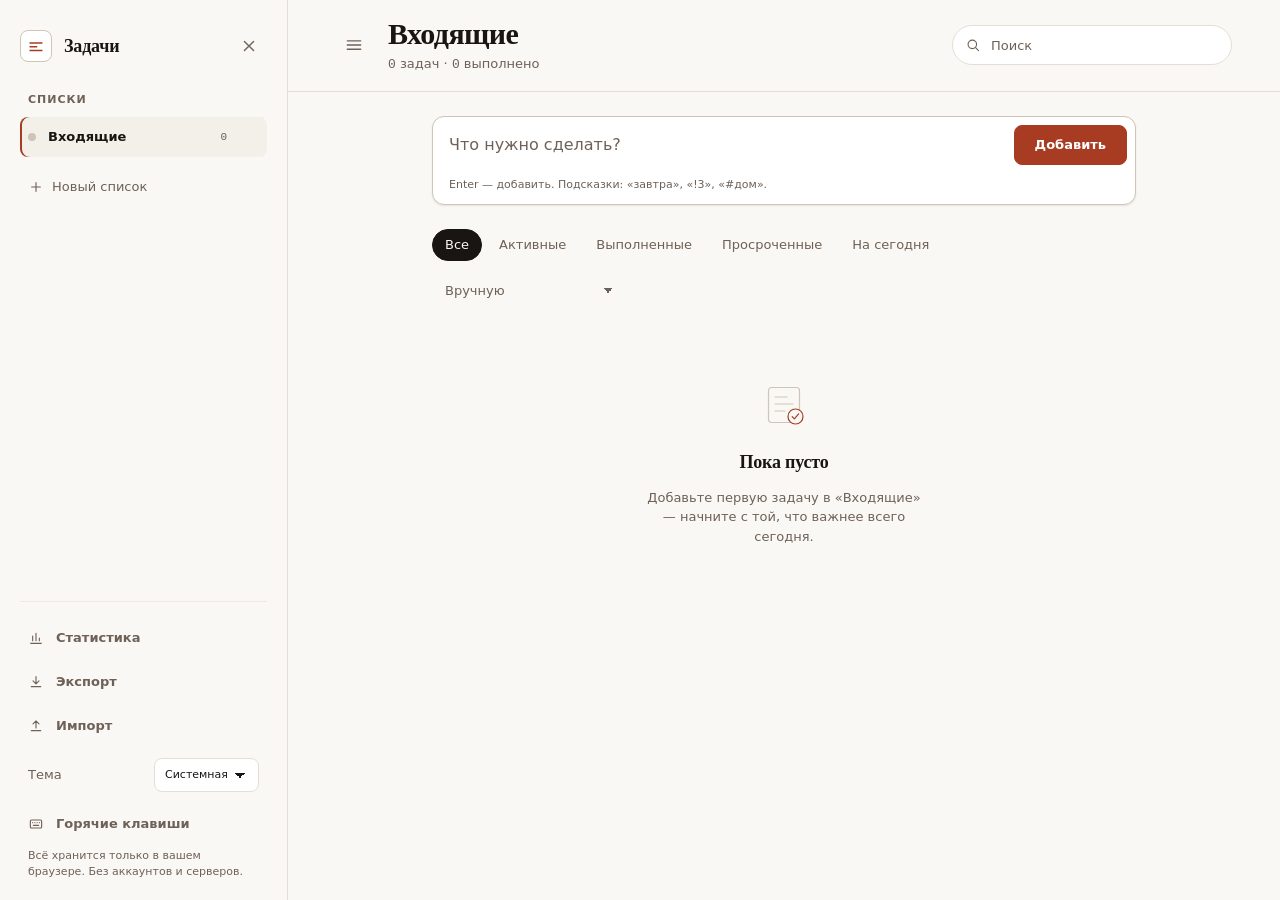
==== commit 81f6c3a9: "Этап 4: статистика, импорт и экспорт, темы, синхронизация вкладок и анимация завершения" ====
--- a/index.html
+++ b/index.html
@@ -39,6 +39,8 @@
     <script defer src="js/render.js"></script>
     <script defer src="js/dialogs.js"></script>
     <script defer src="js/dnd.js"></script>
+    <script defer src="js/transfer.js"></script>
+    <script defer src="js/fx.js"></script>
     <script defer src="js/app.js"></script>
   </head>
   <body>
@@ -74,6 +76,33 @@
         </nav>
 
         <div class="sidebar__foot">
+          <button class="link-btn" id="statsBtn" type="button">
+            <svg viewBox="0 0 24 24" width="16" height="16" fill="none" stroke="currentColor" stroke-width="1.7" stroke-linecap="round" aria-hidden="true">
+              <path d="M4 20h16M7 16V9M12 16V5M17 16v-4" />
+            </svg>
+            Статистика
+          </button>
+          <button class="link-btn" id="exportBtn" type="button">
+            <svg viewBox="0 0 24 24" width="16" height="16" fill="none" stroke="currentColor" stroke-width="1.7" stroke-linecap="round" stroke-linejoin="round" aria-hidden="true">
+              <path d="M12 4v10M7.5 10.2 12 14.7l4.5-4.5M5 19h14" />
+            </svg>
+            Экспорт
+          </button>
+          <button class="link-btn" id="importBtn" type="button">
+            <svg viewBox="0 0 24 24" width="16" height="16" fill="none" stroke="currentColor" stroke-width="1.7" stroke-linecap="round" stroke-linejoin="round" aria-hidden="true">
+              <path d="M12 15V5M7.5 8.8 12 4.3l4.5 4.5M5 19h14" />
+            </svg>
+            Импорт
+          </button>
+          <input type="file" id="importInput" accept=".json,application/json" hidden />
+          <div class="theme-field">
+            <label class="theme-field__label" for="themeSelect">Тема</label>
+            <select class="select" id="themeSelect">
+              <option value="system">Системная</option>
+              <option value="light">Светлая</option>
+              <option value="dark">Тёмная</option>
+            </select>
+          </div>
           <button class="link-btn" id="helpBtn" type="button" aria-haspopup="dialog">
             <svg viewBox="0 0 24 24" width="16" height="16" fill="none" stroke="currentColor" stroke-width="1.7" stroke-linecap="round" stroke-linejoin="round" aria-hidden="true">
               <rect x="3.5" y="6" width="17" height="12" rx="2" />
@@ -323,6 +352,83 @@
       </div>
     </dialog>
 
+    <!-- Статистика -->
+    <dialog class="dialog dialog--sm" id="statsDialog" aria-labelledby="statsTitle">
+      <div class="dialog__form">
+        <div class="dialog__head">
+          <div>
+            <h2 class="dialog__title" id="statsTitle">Статистика</h2>
+            <p class="dialog__subtitle">По всем спискам</p>
+          </div>
+          <button class="icon-btn" type="button" data-close-dialog aria-label="Закрыть">
+            <svg viewBox="0 0 24 24" width="18" height="18" fill="none" stroke="currentColor" stroke-width="1.7" stroke-linecap="round">
+              <path d="M6.5 6.5 17.5 17.5M17.5 6.5 6.5 17.5" />
+            </svg>
+          </button>
+        </div>
+        <div class="dialog__body">
+          <div class="stats">
+            <div class="stats__top">
+              <div class="ring-wrap">
+                <svg class="ring" viewBox="0 0 120 120" role="img" aria-label="Процент выполнения">
+                  <circle class="ring__track" cx="60" cy="60" r="48"></circle>
+                  <circle class="ring__value" id="statsRing" cx="60" cy="60" r="48"></circle>
+                </svg>
+                <div class="ring__center">
+                  <span class="stats__percent"><span id="statsPercentValue">0</span><small>%</small></span>
+                </div>
+              </div>
+              <div>
+                <p class="stats__caption" id="statsCaption">Пока нет задач</p>
+                <p class="field__hint">Считаем по всем задачам и всем спискам.</p>
+              </div>
+            </div>
+            <div class="stats__grid">
+              <div class="stats__cell">
+                <div class="stats__num" id="statDoneToday">0</div>
+                <div class="stats__label">Выполнено сегодня</div>
+              </div>
+              <div class="stats__cell">
+                <div class="stats__num" id="statDoneWeek">0</div>
+                <div class="stats__label">За последние 7 дней</div>
+              </div>
+              <div class="stats__cell">
+                <div class="stats__num" id="statTotalDone">0</div>
+                <div class="stats__label">Всего выполнено</div>
+              </div>
+              <div class="stats__cell">
+                <div class="stats__num" id="statOverdue">0</div>
+                <div class="stats__label">Просрочено</div>
+              </div>
+            </div>
+          </div>
+        </div>
+        <div class="dialog__foot">
+          <button class="btn btn--quiet" type="button" data-close-dialog>Закрыть</button>
+        </div>
+      </div>
+    </dialog>
+
+    <!-- Сообщение об ошибке импорта -->
+    <dialog class="dialog dialog--sm" id="messageDialog" aria-labelledby="messageTitle">
+      <div class="dialog__form">
+        <div class="dialog__head">
+          <h2 class="dialog__title" id="messageTitle">Сообщение</h2>
+          <button class="icon-btn" type="button" data-close-dialog aria-label="Закрыть">
+            <svg viewBox="0 0 24 24" width="18" height="18" fill="none" stroke="currentColor" stroke-width="1.7" stroke-linecap="round">
+              <path d="M6.5 6.5 17.5 17.5M17.5 6.5 6.5 17.5" />
+            </svg>
+          </button>
+        </div>
+        <div class="dialog__body" id="messageBody"></div>
+        <div class="dialog__foot">
+          <button class="btn btn--quiet" type="button" data-close-dialog>Понятно</button>
+        </div>
+      </div>
+    </dialog>
+
+    <canvas class="celebration" id="celebration" aria-hidden="true"></canvas>
+
     <div class="toasts" id="toasts" role="region" aria-label="Уведомления"></div>
     <p class="sr-only" id="live" role="status" aria-live="polite"></p>
 
--- a/css/components.css
+++ b/css/components.css
@@ -1041,10 +1041,6 @@
   min-height: 0;
 }
 
-.dialog__body--flush {
-  padding: 0 var(--sp-5) var(--sp-5);
-}
-
 .dialog__foot {
   display: flex;
   align-items: center;
@@ -1153,6 +1149,30 @@
 
 /* Статистика */
 
+.theme-field {
+  display: flex;
+  align-items: center;
+  justify-content: space-between;
+  gap: var(--sp-2);
+  min-height: 40px;
+  padding: var(--sp-2);
+  color: var(--muted);
+  font-size: var(--fs-sm);
+}
+
+.theme-field__label {
+  flex: none;
+}
+
+.theme-field .select {
+  width: auto;
+  min-height: 34px;
+  padding: 2px 30px 2px 10px;
+  border-color: var(--line);
+  background-color: var(--surface);
+  font-size: var(--fs-xs);
+}
+
 .stats {
   display: flex;
   flex-direction: column;
@@ -1163,6 +1183,20 @@
   display: flex;
   align-items: center;
   gap: var(--sp-5);
+}
+
+.ring-wrap {
+  position: relative;
+  flex: none;
+  width: 108px;
+  height: 108px;
+}
+
+.ring__center {
+  position: absolute;
+  inset: 0;
+  display: grid;
+  place-items: center;
 }
 
 .ring {
@@ -1602,6 +1636,10 @@
     min-height: var(--tap);
   }
 
+  .theme-field {
+    min-height: var(--tap);
+  }
+
   .btn {
     min-height: var(--tap);
   }
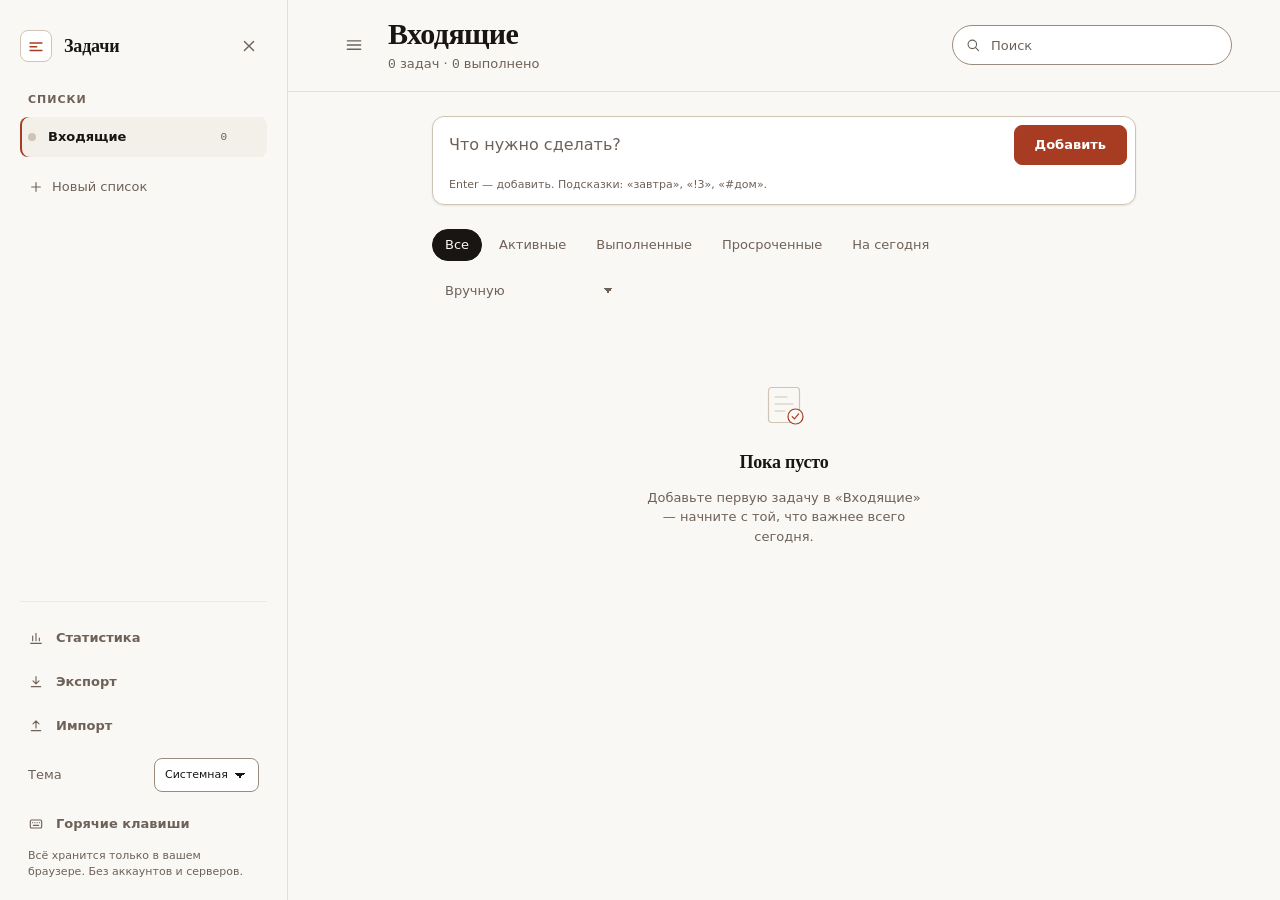
==== commit 052dd273: "Этап 5: PWA, иконки, документация и финальная полировка" ====
--- a/index.html
+++ b/index.html
@@ -8,7 +8,12 @@
     <meta name="color-scheme" content="light dark" />
     <meta name="theme-color" content="#faf8f5" media="(prefers-color-scheme: light)" />
     <meta name="theme-color" content="#141210" media="(prefers-color-scheme: dark)" />
+    <meta name="application-name" content="Задачи" />
+    <meta name="apple-mobile-web-app-title" content="Задачи" />
+    <meta name="apple-mobile-web-app-capable" content="yes" />
+    <link rel="manifest" href="manifest.webmanifest" />
     <link rel="icon" href="assets/icon.svg" type="image/svg+xml" />
+    <link rel="apple-touch-icon" href="assets/apple-touch-icon.png" />
 
     <!-- Тема ставится до отрисовки, чтобы светлая страница не мигала в тёмной теме. -->
     <script>
@@ -41,6 +46,7 @@
     <script defer src="js/dnd.js"></script>
     <script defer src="js/transfer.js"></script>
     <script defer src="js/fx.js"></script>
+    <script defer src="js/pwa.js"></script>
     <script defer src="js/app.js"></script>
   </head>
   <body>
@@ -353,7 +359,7 @@
     </dialog>
 
     <!-- Статистика -->
-    <dialog class="dialog dialog--sm" id="statsDialog" aria-labelledby="statsTitle">
+    <dialog class="dialog dialog--sm" id="statsDialog" aria-labelledby="statsTitle" aria-describedby="statsCaption">
       <div class="dialog__form">
         <div class="dialog__head">
           <div>
@@ -410,7 +416,7 @@
     </dialog>
 
     <!-- Сообщение об ошибке импорта -->
-    <dialog class="dialog dialog--sm" id="messageDialog" aria-labelledby="messageTitle">
+    <dialog class="dialog dialog--sm" id="messageDialog" aria-labelledby="messageTitle" aria-describedby="messageBody">
       <div class="dialog__form">
         <div class="dialog__head">
           <h2 class="dialog__title" id="messageTitle">Сообщение</h2>
--- a/css/tokens.css
+++ b/css/tokens.css
@@ -56,6 +56,7 @@
   --line: #e5ded4;
   --line-soft: #efe9e1;
   --line-strong: #cfc4b6;
+  --control-border: #9a8c7c;
   --accent: #a83c22;
   --accent-hover: #8d3018;
   --accent-soft: #f7e8e2;
@@ -99,6 +100,7 @@
   --line: #332c26;
   --line-soft: #28231f;
   --line-strong: #4a4038;
+  --control-border: #8f8275;
   --accent: #f0794f;
   --accent-hover: #ff9468;
   --accent-soft: #2e1c14;
--- a/css/components.css
+++ b/css/components.css
@@ -36,7 +36,7 @@
 
 .btn--quiet {
   background: transparent;
-  border-color: var(--line-strong);
+  border-color: var(--control-border);
   color: var(--ink-2);
 }
 
@@ -81,10 +81,6 @@
   background: var(--surface-pressed);
 }
 
-.icon-btn[aria-pressed="true"] {
-  color: var(--accent);
-}
-
 .icon-btn:disabled {
   opacity: 0.4;
 }
@@ -137,7 +133,7 @@
   width: 100%;
   min-height: var(--tap);
   padding: 0 var(--sp-3);
-  border: 1px solid var(--line-strong);
+  border: 1px solid var(--control-border);
   border-radius: var(--r-sm);
   background: var(--surface);
   color: var(--ink);
@@ -158,7 +154,7 @@
 
 .input::placeholder {
   color: var(--muted);
-  opacity: 0.8;
+  opacity: 1;
 }
 
 .select {
@@ -182,7 +178,7 @@
   width: clamp(180px, 24vw, 280px);
   min-height: 40px;
   padding: 0 var(--sp-2) 0 var(--sp-3);
-  border: 1px solid var(--line);
+  border: 1px solid var(--control-border);
   border-radius: var(--r-full);
   background: var(--surface);
   color: var(--muted);
@@ -203,6 +199,8 @@
   color: var(--ink);
   font-size: var(--fs-sm);
   outline: none;
+  appearance: none;
+  -webkit-appearance: none;
 }
 
 .search input::placeholder {
@@ -334,12 +332,6 @@
   color: var(--bg);
 }
 
-.chip__count {
-  margin-left: var(--sp-1);
-  font-size: 0.75em;
-  opacity: 0.65;
-}
-
 .toolbar__right {
   display: flex;
   align-items: center;
@@ -485,7 +477,7 @@
   height: 32px;
   margin-top: 1px;
   border-radius: var(--r-sm);
-  color: var(--line-strong);
+  color: var(--control-border);
   cursor: grab;
   touch-action: none;
   opacity: 0;
@@ -524,7 +516,7 @@
   place-items: center;
   width: 21px;
   height: 21px;
-  border: 1.5px solid var(--line-strong);
+  border: 1.5px solid var(--control-border);
   border-radius: var(--r-full);
   background: var(--surface);
   transition: border-color var(--t-fast) var(--ease), background-color var(--t-fast) var(--ease);
@@ -775,7 +767,7 @@
   place-items: center;
   width: 15px;
   height: 15px;
-  border: 1.5px solid var(--line-strong);
+  border: 1.5px solid var(--control-border);
   border-radius: var(--r-xs);
   color: var(--accent-ink);
   transition: background-color var(--t-fast) var(--ease), border-color var(--t-fast) var(--ease);
@@ -910,6 +902,7 @@
   max-width: 34ch;
   color: var(--muted);
   font-size: var(--fs-sm);
+  overflow-wrap: anywhere;
 }
 
 .empty .link-btn {
@@ -953,6 +946,7 @@
 
 .toast__text {
   padding-block: var(--sp-2);
+  overflow-wrap: anywhere;
 }
 
 .toast__action {
@@ -999,6 +993,11 @@
   background: var(--scrim);
 }
 
+/* Даже если UA не умеет dialog, закрытые окна не должны светиться на странице. */
+.dialog:not([open]) {
+  display: none;
+}
+
 .dialog[open] {
   animation: dialog-in var(--t-base) var(--ease);
 }
@@ -1124,7 +1123,7 @@
   place-items: center;
   width: 34px;
   height: 34px;
-  border: 1px solid var(--line);
+  border: 1px solid var(--control-border);
   border-radius: var(--r-full);
   cursor: pointer;
 }
@@ -1168,7 +1167,7 @@
   width: auto;
   min-height: 34px;
   padding: 2px 30px 2px 10px;
-  border-color: var(--line);
+  border-color: var(--control-border);
   background-color: var(--surface);
   font-size: var(--fs-xs);
 }
@@ -1352,10 +1351,6 @@
   height: 30px;
 }
 
-.dialog .subtask .subtask__delete {
-  opacity: 1;
-}
-
 .subtask-add {
   display: flex;
   gap: var(--sp-2);
@@ -1638,6 +1633,30 @@
 
   .theme-field {
     min-height: var(--tap);
+  }
+
+  .theme-field .select {
+    min-height: var(--tap);
+  }
+
+  .sidebar__foot .link-btn,
+  .empty .link-btn {
+    min-height: var(--tap);
+  }
+
+  .subtask-edit {
+    min-height: var(--tap);
+  }
+
+  .subtask__delete {
+    width: var(--tap);
+    height: var(--tap);
+    opacity: 1;
+  }
+
+  .swatch span {
+    width: var(--tap);
+    height: var(--tap);
   }
 
   .btn {
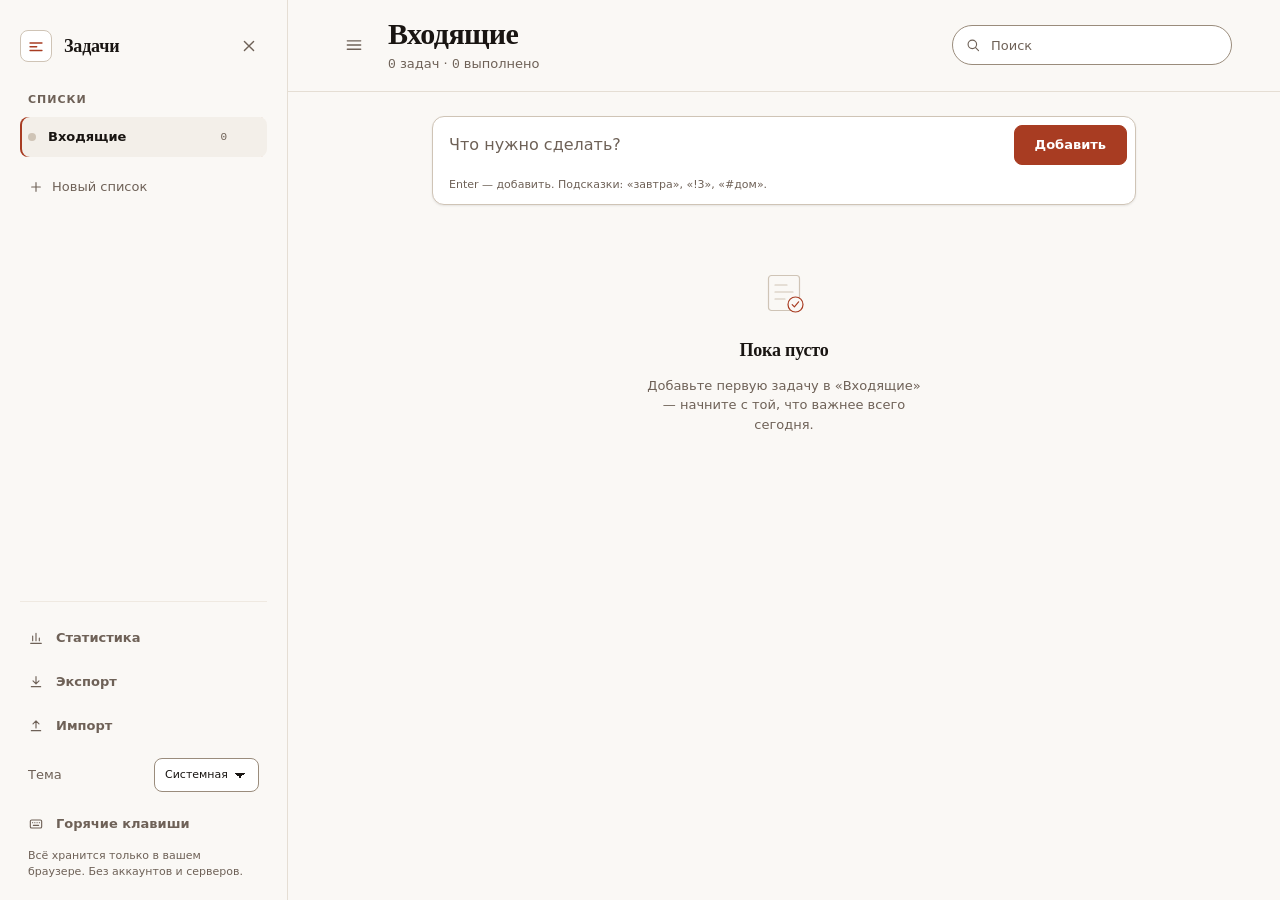
==== commit a7230a55: "Полировка: миграция файлов версии 1, безопасные id и чистое первое открытие" ====
--- a/index.html
+++ b/index.html
@@ -170,7 +170,7 @@
             <p class="composer__hint" id="composerHint">Enter — добавить. Подсказки: «завтра», «!3», «#дом».</p>
           </form>
 
-          <div class="toolbar">
+          <div class="toolbar" id="toolbar">
             <div class="chips" id="filterChips" role="group" aria-label="Фильтр задач">
               <button class="chip" type="button" data-filter="all" aria-pressed="true">Все</button>
               <button class="chip" type="button" data-filter="active" aria-pressed="false">Активные</button>
